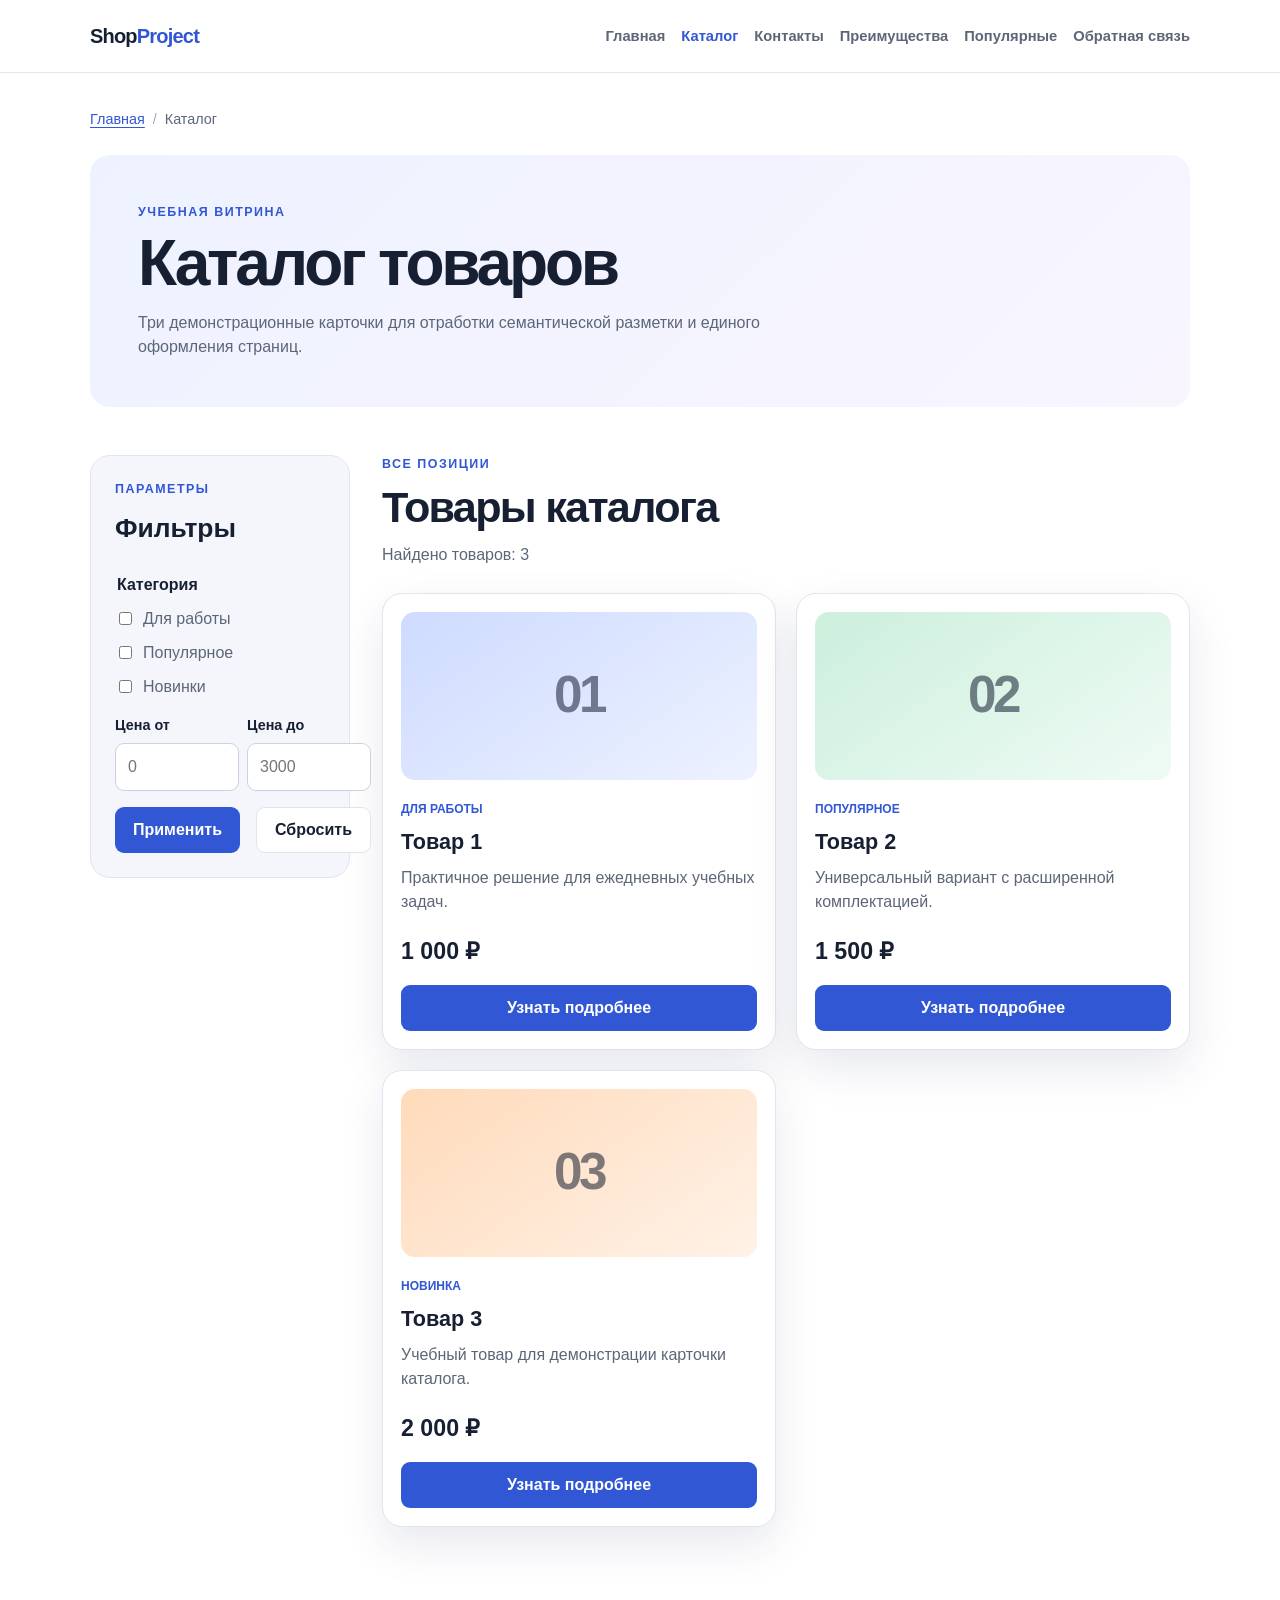
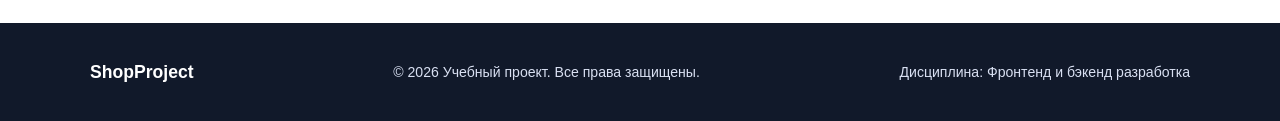
==== catalog.html @ a03c07aa "feat: add flex navigation and grid catalog layout" ====
<!DOCTYPE html>
<html lang="ru">
<head>
  <meta charset="UTF-8">
  <meta name="viewport" content="width=device-width, initial-scale=1.0">
  <meta name="description" content="Каталог учебных товаров ShopProject с краткими описаниями и ценами.">
  <meta property="og:title" content="Каталог — ShopProject">
  <meta property="og:description" content="Подборка товаров учебного интернет-магазина ShopProject.">
  <meta property="og:type" content="website">
  <meta property="og:url" content="https://kefteme105.github.io/kr1-html-css-shop/catalog.html">
  <title>Каталог товаров — ShopProject</title>
  <link rel="stylesheet" href="css/style.css">
</head>
<body>
  <header class="page-header">
    <div class="site-header">
      <a class="site-logo" href="index.html" aria-label="ShopProject — главная страница">
        Shop<span>Project</span>
      </a>
      <nav class="site-nav" aria-label="Основная навигация">
        <ul class="site-nav__list">
          <li><a href="index.html">Главная</a></li>
          <li><a href="catalog.html" aria-current="page">Каталог</a></li>
          <li><a href="contacts.html">Контакты</a></li>
          <li><a href="index.html#advantages">Преимущества</a></li>
          <li><a href="index.html#popular">Популярные</a></li>
          <li><a href="index.html#contacts">Обратная связь</a></li>
        </ul>
      </nav>
    </div>
  </header>

  <main>
    <nav class="breadcrumbs" aria-label="Хлебные крошки">
      <ol>
        <li><a href="index.html">Главная</a></li>
        <li aria-current="page">Каталог</li>
      </ol>
    </nav>

    <section class="inner-hero" aria-labelledby="catalog-title">
      <p class="section__eyebrow">Учебная витрина</p>
      <h1 id="catalog-title">Каталог товаров</h1>
      <p>Три демонстрационные карточки для отработки семантической разметки и единого оформления страниц.</p>
    </section>

    <div class="section catalog-layout">
      <aside class="catalog-filters" aria-labelledby="filters-title">
        <p class="section__eyebrow">Параметры</p>
        <h2 id="filters-title">Фильтры</h2>
        <form class="filter-form" action="catalog.html" method="get">
          <fieldset>
            <legend>Категория</legend>
            <label><input type="checkbox" name="category" value="work"> Для работы</label>
            <label><input type="checkbox" name="category" value="popular"> Популярное</label>
            <label><input type="checkbox" name="category" value="new"> Новинки</label>
          </fieldset>

          <div class="filter-form__prices">
            <div class="form-field">
              <label for="price-from">Цена от</label>
              <input id="price-from" name="price-from" type="number" min="0" step="100" placeholder="0">
            </div>
            <div class="form-field">
              <label for="price-to">Цена до</label>
              <input id="price-to" name="price-to" type="number" min="0" step="100" placeholder="3000">
            </div>
          </div>

          <button class="button" type="submit">Применить</button>
          <a class="button button--secondary" href="catalog.html">Сбросить</a>
        </form>
      </aside>

      <section class="catalog-products" aria-labelledby="products-title">
        <div class="section__heading">
          <p class="section__eyebrow">Все позиции</p>
          <h2 id="products-title">Товары каталога</h2>
          <p>Найдено товаров: 3</p>
        </div>
        <div class="products-grid">
        <article class="product-card">
          <div class="product-card__visual product-card__visual--blue" aria-hidden="true">01</div>
          <p class="product-card__tag">Для работы</p>
          <h2>Товар 1</h2>
          <p>Практичное решение для ежедневных учебных задач.</p>
          <p class="product-card__price">1 000 ₽</p>
          <a class="button product-card__button" href="contacts.html">Узнать подробнее</a>
        </article>

        <article class="product-card">
          <div class="product-card__visual product-card__visual--green" aria-hidden="true">02</div>
          <p class="product-card__tag">Популярное</p>
          <h2>Товар 2</h2>
          <p>Универсальный вариант с расширенной комплектацией.</p>
          <p class="product-card__price">1 500 ₽</p>
          <a class="button product-card__button" href="contacts.html">Узнать подробнее</a>
        </article>

        <article class="product-card">
          <div class="product-card__visual product-card__visual--orange" aria-hidden="true">03</div>
          <p class="product-card__tag">Новинка</p>
          <h2>Товар 3</h2>
          <p>Учебный товар для демонстрации карточки каталога.</p>
          <p class="product-card__price">2 000 ₽</p>
          <a class="button product-card__button" href="contacts.html">Узнать подробнее</a>
        </article>
        </div>
      </section>
    </div>
  </main>

  <footer>
    <div class="footer-content">
      <p><strong>ShopProject</strong></p>
      <p>&copy; 2026 Учебный проект. Все права защищены.</p>
      <p>Дисциплина: Фронтенд и бэкенд разработка</p>
    </div>
  </footer>
</body>
</html>
---- css/style.css ----
:root {
  /* Цветовая палитра */
  --color-ink: #172033;
  --color-muted: #5d6678;
  --color-primary: #3157d5;
  --color-primary-dark: #2343ad;
  --color-surface: #ffffff;
  --color-soft: #f4f6fb;
  --color-border: #dfe4ee;
  --color-error: #b4233d;
  --color-error-soft: #fff8f9;
  --color-success: #168a2f;
  --color-success-soft: #eefaf0;

  /* Единая шкала отступов */
  --space-xs: 4px;
  --space-sm: 8px;
  --space-md: 16px;
  --space-lg: 24px;
  --space-xl: 32px;
  --space-2xl: 48px;
  --space-3xl: 72px;

  /* Скругления, тени и фокус */
  --radius-sm: 9px;
  --radius-md: 14px;
  --radius-lg: 20px;
  --radius-xl: 28px;
  --shadow-card: 0 18px 45px rgba(31, 44, 84, 0.1);
  --shadow-dialog: 0 28px 80px rgba(8, 15, 31, 0.32);
  --focus-ring: 3px solid rgba(49, 87, 213, 0.35);
  --container-width: 1100px;
}

/* Базовые стили */
* {
  box-sizing: border-box;
}

html {
  scroll-behavior: smooth;
}

body {
  margin: 0;
  font-family: Arial, sans-serif;
  line-height: 1.5;
  color: var(--color-ink);
  background-color: var(--color-surface);
}

button,
input,
select,
textarea {
  font: inherit;
}

button,
a {
  -webkit-tap-highlight-color: transparent;
}

.page-header,
main,
footer {
  padding-right: var(--space-lg);
  padding-left: var(--space-lg);
}

/* Шапка и навигация */
.page-header {
  position: sticky;
  top: 0;
  z-index: 10;
  border-bottom: 1px solid rgba(223, 228, 238, 0.85);
  background-color: rgba(255, 255, 255, 0.94);
  backdrop-filter: blur(12px);
}

.site-header {
  display: flex;
  max-width: var(--container-width);
  min-height: 72px;
  margin: 0 auto;
  align-items: center;
  justify-content: space-between;
  gap: 28px;
}

.site-logo {
  color: var(--color-ink);
  font-size: 1.25rem;
  font-weight: 800;
  letter-spacing: -0.04em;
  text-decoration: none;
}

.site-logo span {
  color: var(--color-primary);
}

.site-nav__list {
  display: flex;
  margin: 0;
  padding: 0;
  flex-wrap: wrap;
  align-items: center;
  justify-content: flex-end;
  gap: var(--space-md);
  list-style: none;
}

.site-nav__list a {
  color: var(--color-muted);
  font-size: 0.92rem;
  font-weight: 700;
  text-decoration: none;
  transition: color 160ms ease;
}

.site-nav__list a:hover,
.site-nav__list a:focus-visible,
.site-nav__list a[aria-current="page"] {
  color: var(--color-primary);
}

.site-nav__list a:focus-visible,
.site-logo:focus-visible {
  border-radius: var(--radius-sm);
  outline: var(--focus-ring);
  outline-offset: var(--space-xs);
}

main {
  padding-top: 36px;
  padding-bottom: 24px;
}

.hero,
.section,
.aside-info,
.footer-content,
.success-message,
.breadcrumbs,
.inner-hero {
  max-width: var(--container-width);
  margin-right: auto;
  margin-left: auto;
}

.hero {
  position: relative;
  min-height: 420px;
  margin-bottom: var(--space-3xl);
  padding: var(--space-3xl) 56px;
  overflow: hidden;
  border-radius: var(--radius-xl);
  background: linear-gradient(135deg, #e7edff 0%, #f2efff 55%, #fff4e9 100%);
}

.hero::after {
  position: absolute;
  width: 340px;
  height: 340px;
  right: -70px;
  bottom: -95px;
  border: 54px solid rgba(49, 87, 213, 0.12);
  border-radius: 50%;
  content: "";
}

.hero__eyebrow,
.section__eyebrow {
  margin: 0 0 10px;
  color: var(--color-primary);
  font-size: 0.78rem;
  font-weight: 800;
  letter-spacing: 0.12em;
  text-transform: uppercase;
}

.hero h1 {
  max-width: 720px;
  margin: 0;
  font-size: clamp(2.5rem, 7vw, 5.25rem);
  line-height: 0.98;
  letter-spacing: -0.06em;
}

.hero__text {
  max-width: 610px;
  margin: 26px 0 32px;
  color: #48526a;
  font-size: 1.1rem;
}

.button {
  display: inline-flex;
  min-height: 46px;
  padding: 11px 18px;
  border: 0;
  border-radius: var(--radius-sm);
  align-items: center;
  justify-content: center;
  color: #ffffff;
  background-color: var(--color-primary);
  font-weight: 700;
  line-height: 1;
  text-decoration: none;
  cursor: pointer;
  transition: transform 160ms ease, background-color 160ms ease, box-shadow 160ms ease;
}

.button:hover {
  background-color: var(--color-primary-dark);
  box-shadow: 0 8px 20px rgba(49, 87, 213, 0.24);
  transform: translateY(-1px);
}

.button:focus-visible,
.icon-button:focus-visible,
.form-field input:focus-visible,
.form-field select:focus-visible,
.form-field textarea:focus-visible {
  outline: var(--focus-ring);
  outline-offset: var(--space-xs);
}

.button:disabled,
.icon-button:disabled {
  opacity: 0.55;
  cursor: not-allowed;
  transform: none;
}

.button--secondary {
  border: 1px solid var(--color-border);
  color: var(--color-ink);
  background: var(--color-surface);
}

.button--secondary:hover {
  color: var(--color-primary);
  background: var(--color-soft);
  box-shadow: none;
}

.section {
  margin-bottom: var(--space-3xl);
}

.section__heading {
  margin-bottom: 26px;
}

.section__heading h2,
.aside-info h2 {
  margin: 0;
  font-size: clamp(1.8rem, 4vw, 2.7rem);
  line-height: 1.08;
  letter-spacing: -0.04em;
}

.section__heading > p:last-child {
  margin: 12px 0 0;
  color: var(--color-muted);
}

.advantages-list {
  display: grid;
  margin: 0;
  padding: 0;
  grid-template-columns: repeat(4, minmax(0, 1fr));
  gap: 16px;
  list-style: none;
}

.advantages-list li {
  padding: var(--space-lg);
  border: 1px solid var(--color-border);
  border-radius: var(--radius-md);
  background: var(--color-surface);
  transition: border-color 160ms ease, box-shadow 160ms ease, transform 160ms ease;
}

.advantages-list li:hover {
  border-color: rgba(49, 87, 213, 0.35);
  box-shadow: var(--shadow-card);
  transform: translateY(-2px);
}

.advantages-list strong,
.advantages-list span {
  display: block;
}

.advantages-list strong {
  margin-bottom: 8px;
}

.advantages-list span {
  color: var(--color-muted);
  font-size: 0.92rem;
}

.products-grid {
  display: grid;
  grid-template-columns: repeat(3, minmax(0, 1fr));
  gap: 20px;
}

.product-card {
  display: flex;
  min-width: 0;
  padding: 18px;
  border: 1px solid var(--color-border);
  border-radius: var(--radius-lg);
  flex-direction: column;
  background-color: var(--color-surface);
  box-shadow: var(--shadow-card);
  transition: border-color 160ms ease, box-shadow 160ms ease, transform 160ms ease;
}

.product-card:hover {
  border-color: rgba(49, 87, 213, 0.35);
  box-shadow: 0 22px 54px rgba(31, 44, 84, 0.16);
  transform: translateY(-3px);
}

.product-card__visual {
  display: grid;
  min-height: 168px;
  margin-bottom: 20px;
  border-radius: var(--radius-md);
  place-items: center;
  color: rgba(23, 32, 51, 0.56);
  font-size: 3.2rem;
  font-weight: 900;
  letter-spacing: -0.07em;
}

.product-card__visual--blue {
  background: linear-gradient(145deg, #cedbff, #edf2ff);
}

.product-card__visual--green {
  background: linear-gradient(145deg, #ccefdc, #effbf5);
}

.product-card__visual--orange {
  background: linear-gradient(145deg, #ffdaba, #fff2e7);
}

.product-card__tag {
  margin: 0 0 8px;
  color: var(--color-primary);
  font-size: 0.75rem;
  font-weight: 800;
  text-transform: uppercase;
}

.product-card h2,
.product-card h3 {
  margin: 0 0 8px;
  font-size: 1.35rem;
}

.product-card > p:not(.product-card__tag):not(.product-card__price) {
  margin: 0;
  color: var(--color-muted);
}

.product-card__price {
  margin: 20px 0 16px;
  font-size: 1.45rem;
  font-weight: 800;
}

.product-card__button {
  width: 100%;
  margin-top: auto;
}

.aside-info {
  display: grid;
  margin-bottom: 48px;
  padding: var(--space-xl);
  border-left: 5px solid var(--color-primary);
  border-radius: 0 18px 18px 0;
  grid-template-columns: 0.8fr 1.2fr;
  gap: 42px;
  background-color: var(--color-soft);
}

.aside-info p:last-child {
  margin: 0;
  align-self: center;
  color: var(--color-muted);
}

footer {
  padding-top: 36px;
  padding-bottom: 36px;
  color: #d9e0f2;
  background-color: #11192a;
}

.footer-content {
  display: flex;
  align-items: center;
  justify-content: space-between;
  gap: 24px;
}

.footer-content p {
  margin: 0;
  font-size: 0.88rem;
}

.footer-content strong {
  color: #ffffff;
  font-size: 1.1rem;
}

.order-dialog {
  width: min(calc(100% - 32px), 680px);
  max-height: min(90vh, 820px);
  padding: var(--space-xl);
  overflow-y: auto;
  border: none;
  border-radius: var(--radius-lg);
  color: var(--color-ink);
  box-shadow: var(--shadow-dialog);
}

.order-dialog::backdrop {
  background-color: rgba(8, 15, 31, 0.62);
  backdrop-filter: blur(4px);
}

.order-dialog__header {
  display: flex;
  margin-bottom: 24px;
  align-items: flex-start;
  justify-content: space-between;
  gap: 20px;
}

.order-dialog h2 {
  margin: 0;
  font-size: 2rem;
  letter-spacing: -0.04em;
}

.icon-button {
  display: grid;
  width: 40px;
  height: 40px;
  padding: 0;
  border: 1px solid var(--color-border);
  border-radius: 50%;
  place-items: center;
  color: var(--color-ink);
  background-color: var(--color-surface);
  font-size: 1.55rem;
  cursor: pointer;
}

.form-grid {
  display: grid;
  grid-template-columns: repeat(2, minmax(0, 1fr));
  gap: 16px;
}

.form-field {
  margin-bottom: 16px;
}

.form-field label {
  display: block;
  margin-bottom: 7px;
  font-size: 0.9rem;
  font-weight: 700;
}

.form-field input,
.form-field select,
.form-field textarea {
  width: 100%;
  padding: 11px 12px;
  border: 1px solid #cbd2df;
  border-radius: var(--radius-sm);
  color: var(--color-ink);
  background-color: #ffffff;
  transition: border-color 160ms ease, box-shadow 160ms ease, background-color 160ms ease;
}

.form-field input:hover,
.form-field select:hover,
.form-field textarea:hover {
  border-color: var(--color-primary);
}

.form-field textarea {
  min-height: 108px;
  resize: vertical;
}

.form-field input[type="checkbox"] {
  width: auto;
}

.form-field small {
  display: block;
  margin-top: 5px;
  color: var(--color-muted);
  font-size: 0.78rem;
}

.form-field--checkbox label {
  display: flex;
  align-items: flex-start;
  gap: 9px;
  font-weight: 400;
}

.form-field--checkbox input {
  margin-top: 4px;
}

[aria-invalid="true"] {
  border-color: var(--color-error) !important;
  background-color: var(--color-error-soft) !important;
}

.form-actions {
  display: flex;
  margin-top: 22px;
  justify-content: flex-end;
  gap: 12px;
}

.success-message {
  position: fixed;
  right: 24px;
  bottom: 24px;
  z-index: 20;
  max-width: 360px;
  margin: 0;
  padding: 16px 20px;
  border-left: 4px solid var(--color-success);
  border-radius: 10px;
  background-color: var(--color-success-soft);
  box-shadow: var(--shadow-card);
  font-weight: 700;
}

.success-message[hidden] {
  display: none;
}

/* Внутренние страницы и навигационные состояния */
.breadcrumbs {
  margin-bottom: var(--space-lg);
}

.breadcrumbs ol {
  display: flex;
  margin: 0;
  padding: 0;
  flex-wrap: wrap;
  align-items: center;
  gap: var(--space-sm);
  color: var(--color-muted);
  font-size: 0.9rem;
  list-style: none;
}

.breadcrumbs li + li::before {
  margin-right: var(--space-sm);
  color: #a1a9b8;
  content: "/";
}

.breadcrumbs a,
.contact-list a {
  color: var(--color-primary);
  text-underline-offset: 3px;
}

.breadcrumbs a:hover,
.contact-list a:hover {
  color: var(--color-primary-dark);
}

.inner-hero {
  margin-bottom: var(--space-2xl);
  padding: var(--space-2xl);
  border-radius: var(--radius-lg);
  background: linear-gradient(135deg, #eef2ff 0%, #f8f5ff 100%);
}

.inner-hero h1 {
  margin: 0;
  font-size: clamp(2.2rem, 6vw, 4rem);
  line-height: 1;
  letter-spacing: -0.05em;
}

.inner-hero p:last-child {
  max-width: 680px;
  margin: var(--space-md) 0 0;
  color: var(--color-muted);
}

.contact-layout {
  display: grid;
  grid-template-columns: minmax(0, 1.35fr) minmax(260px, 0.65fr);
  gap: var(--space-lg);
}

.contact-card,
.contact-note {
  padding: var(--space-xl);
  border: 1px solid var(--color-border);
  border-radius: var(--radius-lg);
}

.contact-card h2,
.contact-note h2 {
  margin: 0 0 var(--space-lg);
  font-size: clamp(1.5rem, 4vw, 2.2rem);
  line-height: 1.1;
}

.contact-note {
  background-color: var(--color-soft);
}

.contact-note > p:not(.section__eyebrow) {
  margin-bottom: var(--space-lg);
  color: var(--color-muted);
}

.contact-list {
  margin: 0;
}

.contact-list div {
  display: grid;
  padding: var(--space-md) 0;
  border-top: 1px solid var(--color-border);
  grid-template-columns: 160px 1fr;
  gap: var(--space-md);
}

.contact-list dt {
  color: var(--color-muted);
}

.contact-list dd {
  margin: 0;
  font-weight: 700;
}

/* Каталог: Grid для макета, Flexbox для карточек и навигации */
.catalog-layout {
  display: grid;
  grid-template-columns: 260px minmax(0, 1fr);
  grid-template-areas: "filters products";
  align-items: start;
  gap: var(--space-xl);
}

.catalog-filters {
  position: sticky;
  top: 104px;
  padding: var(--space-lg);
  border: 1px solid var(--color-border);
  border-radius: var(--radius-lg);
  grid-area: filters;
  background-color: var(--color-soft);
}

.catalog-filters h2 {
  margin: 0 0 var(--space-lg);
  font-size: 1.65rem;
}

.catalog-products {
  min-width: 0;
  grid-area: products;
}

.catalog-products .products-grid {
  grid-template-columns: repeat(2, minmax(0, 1fr));
}

.filter-form {
  display: grid;
  grid-template-columns: 1fr 1fr;
  gap: var(--space-md);
}

.filter-form fieldset,
.filter-form__prices {
  grid-column: 1 / -1;
}

.filter-form fieldset {
  display: grid;
  margin: 0;
  padding: 0;
  border: 0;
  gap: 10px;
}

.filter-form legend {
  margin-bottom: 10px;
  font-weight: 700;
}

.filter-form fieldset label {
  display: flex;
  align-items: center;
  gap: var(--space-sm);
  color: var(--color-muted);
}

.filter-form__prices {
  display: grid;
  grid-template-columns: 1fr 1fr;
  gap: var(--space-sm);
}

.filter-form__prices .form-field {
  margin-bottom: 0;
}

:target {
  scroll-margin-top: 96px;
}

.section:target,
footer:target {
  animation: target-highlight 1.2s ease-out;
}

@keyframes target-highlight {
  from {
    outline: 4px solid rgba(49, 87, 213, 0.24);
    outline-offset: var(--space-sm);
  }

  to {
    outline-color: transparent;
  }
}

@media (max-width: 860px) {
  .site-header,
  .footer-content {
    align-items: flex-start;
    flex-direction: column;
  }

  .site-header {
    padding: 18px 0;
  }

  .site-nav__list {
    flex-wrap: wrap;
    gap: 12px 20px;
  }

  .advantages-list,
  .products-grid {
    grid-template-columns: repeat(2, minmax(0, 1fr));
  }

  .aside-info {
    grid-template-columns: 1fr;
    gap: 20px;
  }

  .contact-layout {
    grid-template-columns: 1fr;
  }

  .catalog-layout {
    grid-template-columns: 1fr;
    grid-template-areas:
      "filters"
      "products";
  }

  .catalog-filters {
    position: static;
  }
}

@media (max-width: 600px) {
  .page-header {
    position: static;
  }

  main {
    padding-top: 20px;
  }

  .hero {
    min-height: 0;
    margin-bottom: 52px;
    padding: 48px 24px;
    border-radius: 20px;
  }

  .hero::after {
    display: none;
  }

  .section {
    margin-bottom: 52px;
  }

  .advantages-list,
  .products-grid,
  .catalog-products .products-grid,
  .form-grid {
    grid-template-columns: 1fr;
  }

  .order-dialog {
    padding: 22px 18px;
  }

  .inner-hero,
  .contact-card,
  .contact-note {
    padding: var(--space-lg);
  }

  .contact-list div {
    grid-template-columns: 1fr;
    gap: var(--space-xs);
  }

  .form-actions {
    align-items: stretch;
    flex-direction: column-reverse;
  }

  .success-message {
    right: 16px;
    bottom: 16px;
    left: 16px;
  }
}

@media (prefers-reduced-motion: reduce) {
  html {
    scroll-behavior: auto;
  }

  .button {
    transition: none;
  }
}
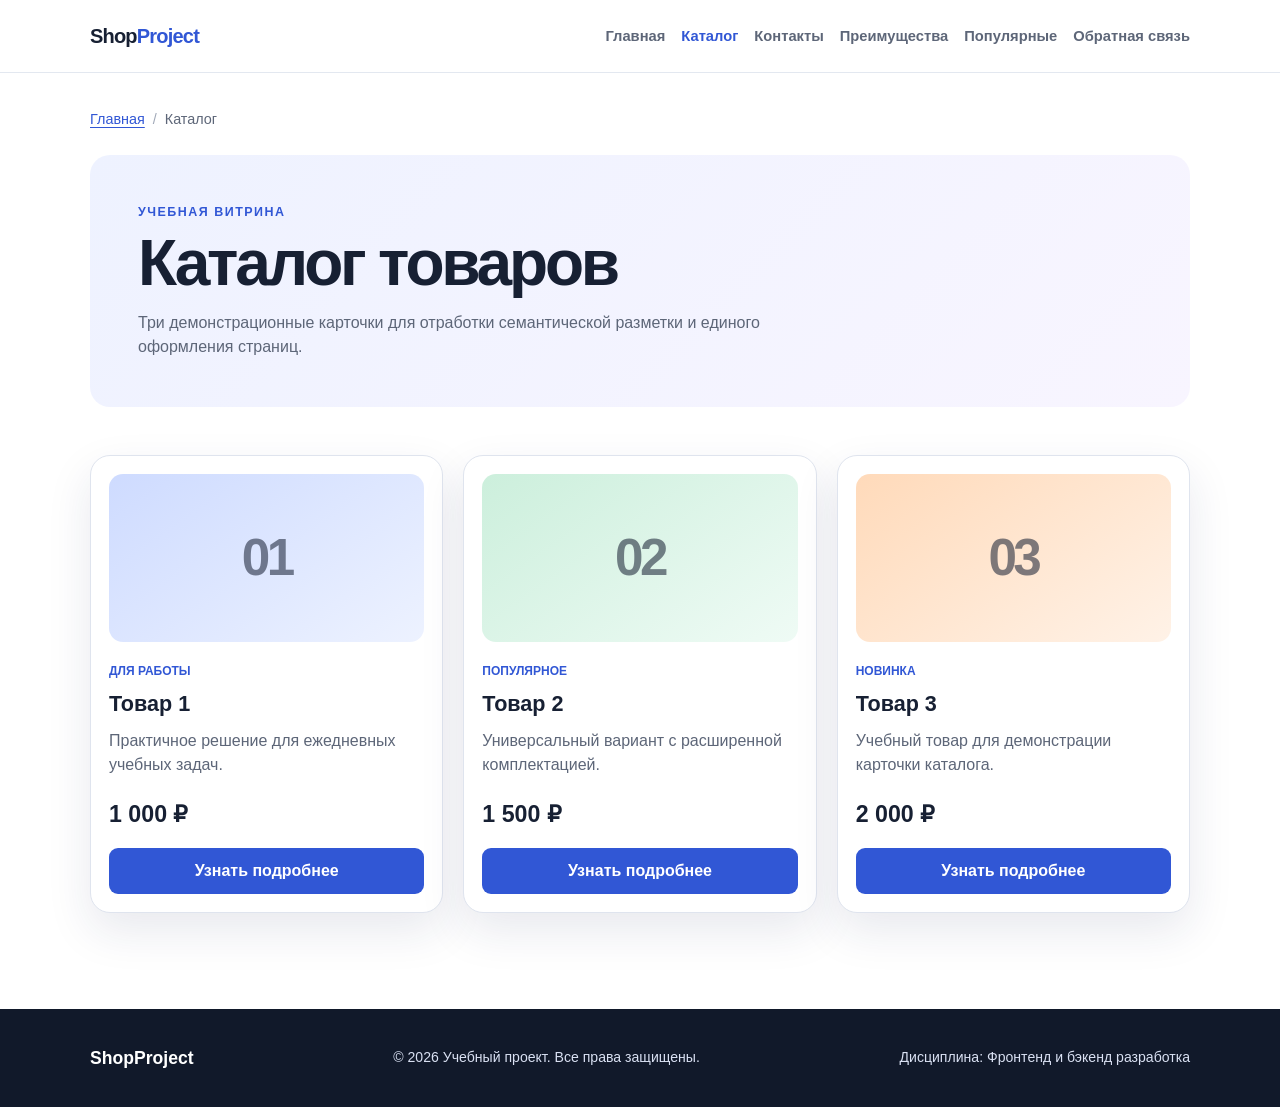
==== commit c5df0de6: "Merge pull request #5 from kefteme105/feature/multi-page-navigation Add multi-page structure navigat" ====
--- a/catalog.html
+++ b/catalog.html
@@ -44,41 +44,8 @@
       <p>Три демонстрационные карточки для отработки семантической разметки и единого оформления страниц.</p>
     </section>
 
-    <div class="section catalog-layout">
-      <aside class="catalog-filters" aria-labelledby="filters-title">
-        <p class="section__eyebrow">Параметры</p>
-        <h2 id="filters-title">Фильтры</h2>
-        <form class="filter-form" action="catalog.html" method="get">
-          <fieldset>
-            <legend>Категория</legend>
-            <label><input type="checkbox" name="category" value="work"> Для работы</label>
-            <label><input type="checkbox" name="category" value="popular"> Популярное</label>
-            <label><input type="checkbox" name="category" value="new"> Новинки</label>
-          </fieldset>
-
-          <div class="filter-form__prices">
-            <div class="form-field">
-              <label for="price-from">Цена от</label>
-              <input id="price-from" name="price-from" type="number" min="0" step="100" placeholder="0">
-            </div>
-            <div class="form-field">
-              <label for="price-to">Цена до</label>
-              <input id="price-to" name="price-to" type="number" min="0" step="100" placeholder="3000">
-            </div>
-          </div>
-
-          <button class="button" type="submit">Применить</button>
-          <a class="button button--secondary" href="catalog.html">Сбросить</a>
-        </form>
-      </aside>
-
-      <section class="catalog-products" aria-labelledby="products-title">
-        <div class="section__heading">
-          <p class="section__eyebrow">Все позиции</p>
-          <h2 id="products-title">Товары каталога</h2>
-          <p>Найдено товаров: 3</p>
-        </div>
-        <div class="products-grid">
+    <section class="section" aria-label="Товары каталога">
+      <div class="product-list">
         <article class="product-card">
           <div class="product-card__visual product-card__visual--blue" aria-hidden="true">01</div>
           <p class="product-card__tag">Для работы</p>
@@ -105,9 +72,8 @@
           <p class="product-card__price">2 000 ₽</p>
           <a class="button product-card__button" href="contacts.html">Узнать подробнее</a>
         </article>
-        </div>
-      </section>
-    </div>
+      </div>
+    </section>
   </main>
 
   <footer>
--- a/css/style.css
+++ b/css/style.css
@@ -104,9 +104,7 @@
   display: flex;
   margin: 0;
   padding: 0;
-  flex-wrap: wrap;
   align-items: center;
-  justify-content: flex-end;
   gap: var(--space-md);
   list-style: none;
 }
@@ -304,7 +302,7 @@
   font-size: 0.92rem;
 }
 
-.products-grid {
+.product-list {
   display: grid;
   grid-template-columns: repeat(3, minmax(0, 1fr));
   gap: 20px;
@@ -664,80 +662,6 @@
   font-weight: 700;
 }
 
-/* Каталог: Grid для макета, Flexbox для карточек и навигации */
-.catalog-layout {
-  display: grid;
-  grid-template-columns: 260px minmax(0, 1fr);
-  grid-template-areas: "filters products";
-  align-items: start;
-  gap: var(--space-xl);
-}
-
-.catalog-filters {
-  position: sticky;
-  top: 104px;
-  padding: var(--space-lg);
-  border: 1px solid var(--color-border);
-  border-radius: var(--radius-lg);
-  grid-area: filters;
-  background-color: var(--color-soft);
-}
-
-.catalog-filters h2 {
-  margin: 0 0 var(--space-lg);
-  font-size: 1.65rem;
-}
-
-.catalog-products {
-  min-width: 0;
-  grid-area: products;
-}
-
-.catalog-products .products-grid {
-  grid-template-columns: repeat(2, minmax(0, 1fr));
-}
-
-.filter-form {
-  display: grid;
-  grid-template-columns: 1fr 1fr;
-  gap: var(--space-md);
-}
-
-.filter-form fieldset,
-.filter-form__prices {
-  grid-column: 1 / -1;
-}
-
-.filter-form fieldset {
-  display: grid;
-  margin: 0;
-  padding: 0;
-  border: 0;
-  gap: 10px;
-}
-
-.filter-form legend {
-  margin-bottom: 10px;
-  font-weight: 700;
-}
-
-.filter-form fieldset label {
-  display: flex;
-  align-items: center;
-  gap: var(--space-sm);
-  color: var(--color-muted);
-}
-
-.filter-form__prices {
-  display: grid;
-  grid-template-columns: 1fr 1fr;
-  gap: var(--space-sm);
-}
-
-.filter-form__prices .form-field {
-  margin-bottom: 0;
-}
-
 :target {
   scroll-margin-top: 96px;
 }
@@ -775,7 +699,7 @@
   }
 
   .advantages-list,
-  .products-grid {
+  .product-list {
     grid-template-columns: repeat(2, minmax(0, 1fr));
   }
 
@@ -786,17 +710,6 @@
 
   .contact-layout {
     grid-template-columns: 1fr;
-  }
-
-  .catalog-layout {
-    grid-template-columns: 1fr;
-    grid-template-areas:
-      "filters"
-      "products";
-  }
-
-  .catalog-filters {
-    position: static;
   }
 }
 
@@ -825,8 +738,7 @@
   }
 
   .advantages-list,
-  .products-grid,
-  .catalog-products .products-grid,
+  .product-list,
   .form-grid {
     grid-template-columns: 1fr;
   }
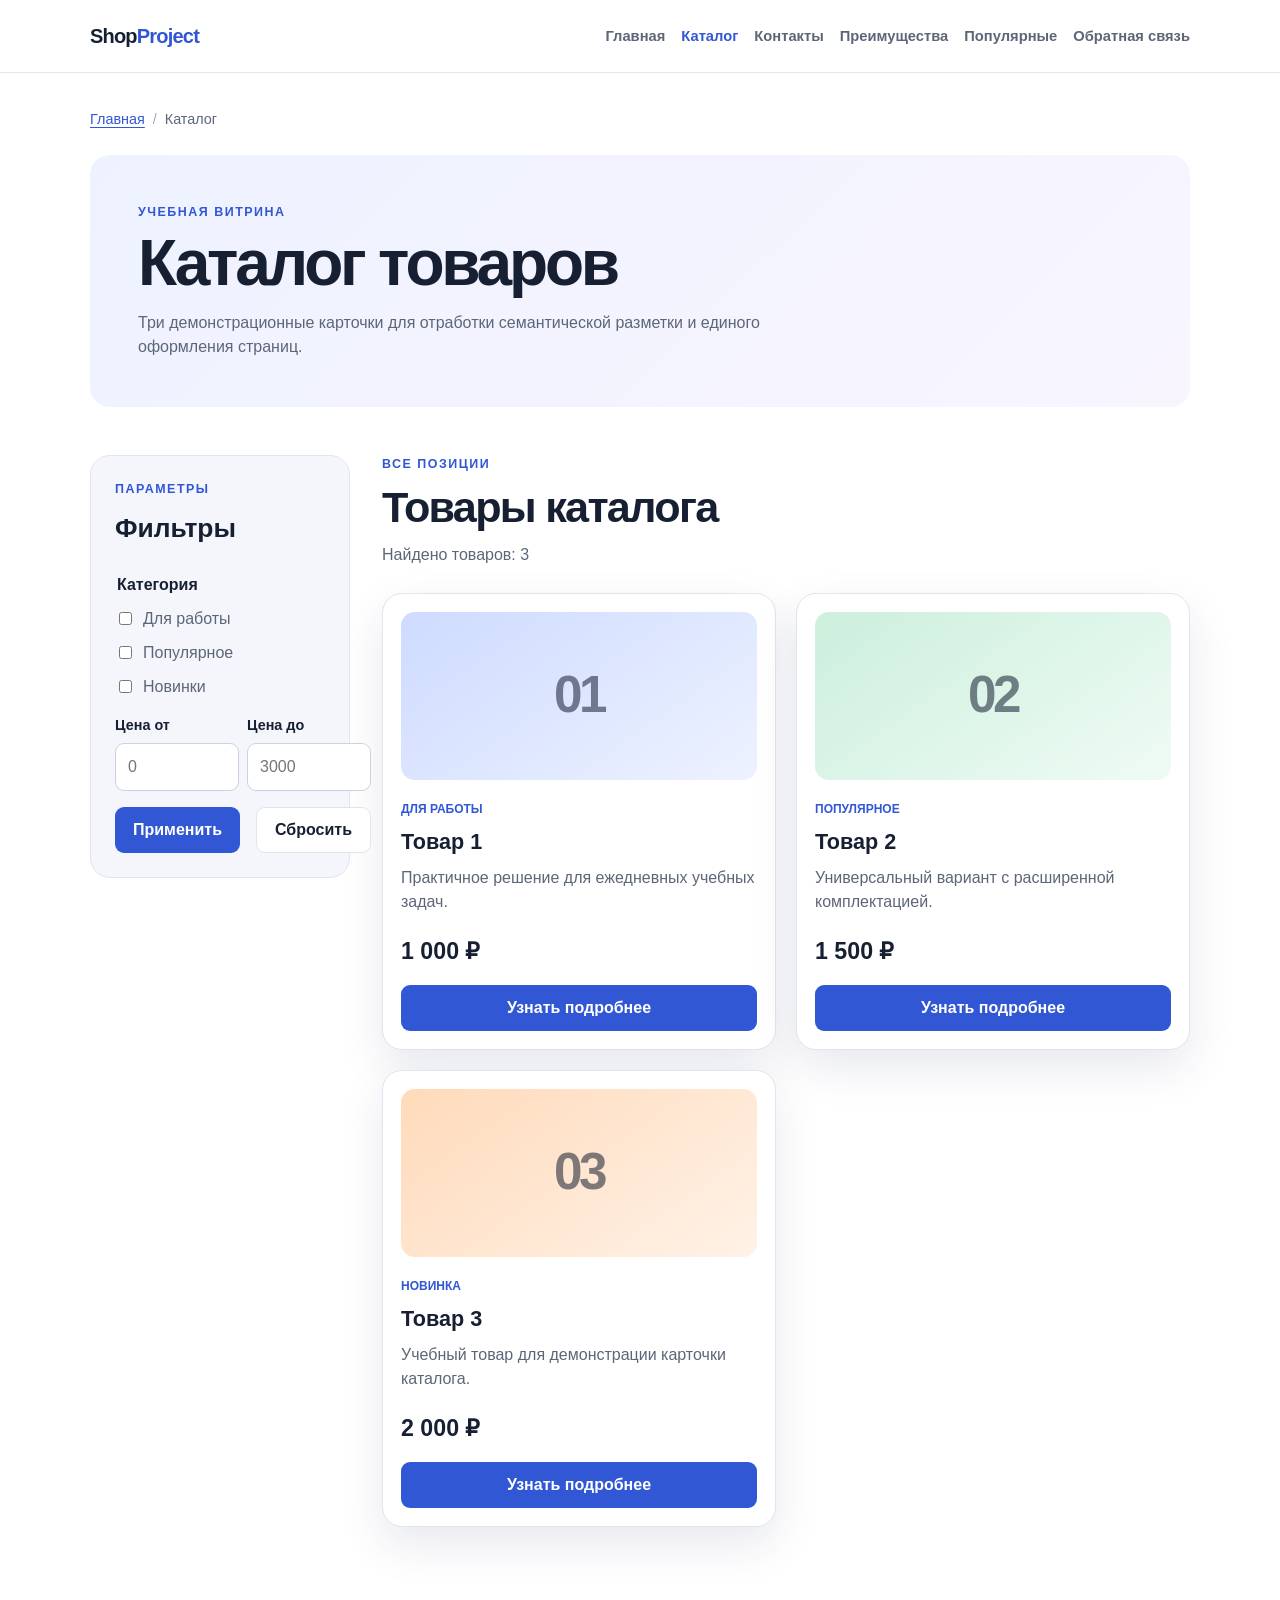
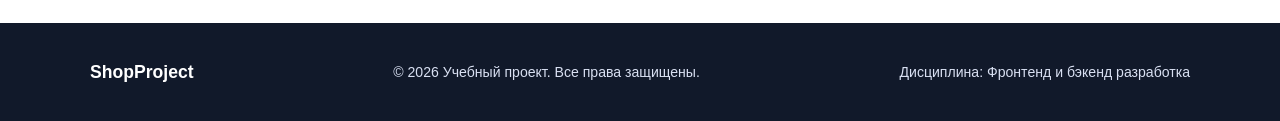
==== commit d48515e6: "Merge pull request #6 from kefteme105/feature/flex-grid-navigation Add flex navigation and grid cata" ====
--- a/catalog.html
+++ b/catalog.html
@@ -44,8 +44,41 @@
       <p>Три демонстрационные карточки для отработки семантической разметки и единого оформления страниц.</p>
     </section>
 
-    <section class="section" aria-label="Товары каталога">
-      <div class="product-list">
+    <div class="section catalog-layout">
+      <aside class="catalog-filters" aria-labelledby="filters-title">
+        <p class="section__eyebrow">Параметры</p>
+        <h2 id="filters-title">Фильтры</h2>
+        <form class="filter-form" action="catalog.html" method="get">
+          <fieldset>
+            <legend>Категория</legend>
+            <label><input type="checkbox" name="category" value="work"> Для работы</label>
+            <label><input type="checkbox" name="category" value="popular"> Популярное</label>
+            <label><input type="checkbox" name="category" value="new"> Новинки</label>
+          </fieldset>
+
+          <div class="filter-form__prices">
+            <div class="form-field">
+              <label for="price-from">Цена от</label>
+              <input id="price-from" name="price-from" type="number" min="0" step="100" placeholder="0">
+            </div>
+            <div class="form-field">
+              <label for="price-to">Цена до</label>
+              <input id="price-to" name="price-to" type="number" min="0" step="100" placeholder="3000">
+            </div>
+          </div>
+
+          <button class="button" type="submit">Применить</button>
+          <a class="button button--secondary" href="catalog.html">Сбросить</a>
+        </form>
+      </aside>
+
+      <section class="catalog-products" aria-labelledby="products-title">
+        <div class="section__heading">
+          <p class="section__eyebrow">Все позиции</p>
+          <h2 id="products-title">Товары каталога</h2>
+          <p>Найдено товаров: 3</p>
+        </div>
+        <div class="products-grid">
         <article class="product-card">
           <div class="product-card__visual product-card__visual--blue" aria-hidden="true">01</div>
           <p class="product-card__tag">Для работы</p>
@@ -72,8 +105,9 @@
           <p class="product-card__price">2 000 ₽</p>
           <a class="button product-card__button" href="contacts.html">Узнать подробнее</a>
         </article>
-      </div>
-    </section>
+        </div>
+      </section>
+    </div>
   </main>
 
   <footer>
--- a/css/style.css
+++ b/css/style.css
@@ -104,7 +104,9 @@
   display: flex;
   margin: 0;
   padding: 0;
+  flex-wrap: wrap;
   align-items: center;
+  justify-content: flex-end;
   gap: var(--space-md);
   list-style: none;
 }
@@ -302,7 +304,7 @@
   font-size: 0.92rem;
 }
 
-.product-list {
+.products-grid {
   display: grid;
   grid-template-columns: repeat(3, minmax(0, 1fr));
   gap: 20px;
@@ -662,6 +664,80 @@
   font-weight: 700;
 }
 
+/* Каталог: Grid для макета, Flexbox для карточек и навигации */
+.catalog-layout {
+  display: grid;
+  grid-template-columns: 260px minmax(0, 1fr);
+  grid-template-areas: "filters products";
+  align-items: start;
+  gap: var(--space-xl);
+}
+
+.catalog-filters {
+  position: sticky;
+  top: 104px;
+  padding: var(--space-lg);
+  border: 1px solid var(--color-border);
+  border-radius: var(--radius-lg);
+  grid-area: filters;
+  background-color: var(--color-soft);
+}
+
+.catalog-filters h2 {
+  margin: 0 0 var(--space-lg);
+  font-size: 1.65rem;
+}
+
+.catalog-products {
+  min-width: 0;
+  grid-area: products;
+}
+
+.catalog-products .products-grid {
+  grid-template-columns: repeat(2, minmax(0, 1fr));
+}
+
+.filter-form {
+  display: grid;
+  grid-template-columns: 1fr 1fr;
+  gap: var(--space-md);
+}
+
+.filter-form fieldset,
+.filter-form__prices {
+  grid-column: 1 / -1;
+}
+
+.filter-form fieldset {
+  display: grid;
+  margin: 0;
+  padding: 0;
+  border: 0;
+  gap: 10px;
+}
+
+.filter-form legend {
+  margin-bottom: 10px;
+  font-weight: 700;
+}
+
+.filter-form fieldset label {
+  display: flex;
+  align-items: center;
+  gap: var(--space-sm);
+  color: var(--color-muted);
+}
+
+.filter-form__prices {
+  display: grid;
+  grid-template-columns: 1fr 1fr;
+  gap: var(--space-sm);
+}
+
+.filter-form__prices .form-field {
+  margin-bottom: 0;
+}
+
 :target {
   scroll-margin-top: 96px;
 }
@@ -699,7 +775,7 @@
   }
 
   .advantages-list,
-  .product-list {
+  .products-grid {
     grid-template-columns: repeat(2, minmax(0, 1fr));
   }
 
@@ -710,6 +786,17 @@
 
   .contact-layout {
     grid-template-columns: 1fr;
+  }
+
+  .catalog-layout {
+    grid-template-columns: 1fr;
+    grid-template-areas:
+      "filters"
+      "products";
+  }
+
+  .catalog-filters {
+    position: static;
   }
 }
 
@@ -738,7 +825,8 @@
   }
 
   .advantages-list,
-  .product-list,
+  .products-grid,
+  .catalog-products .products-grid,
   .form-grid {
     grid-template-columns: 1fr;
   }
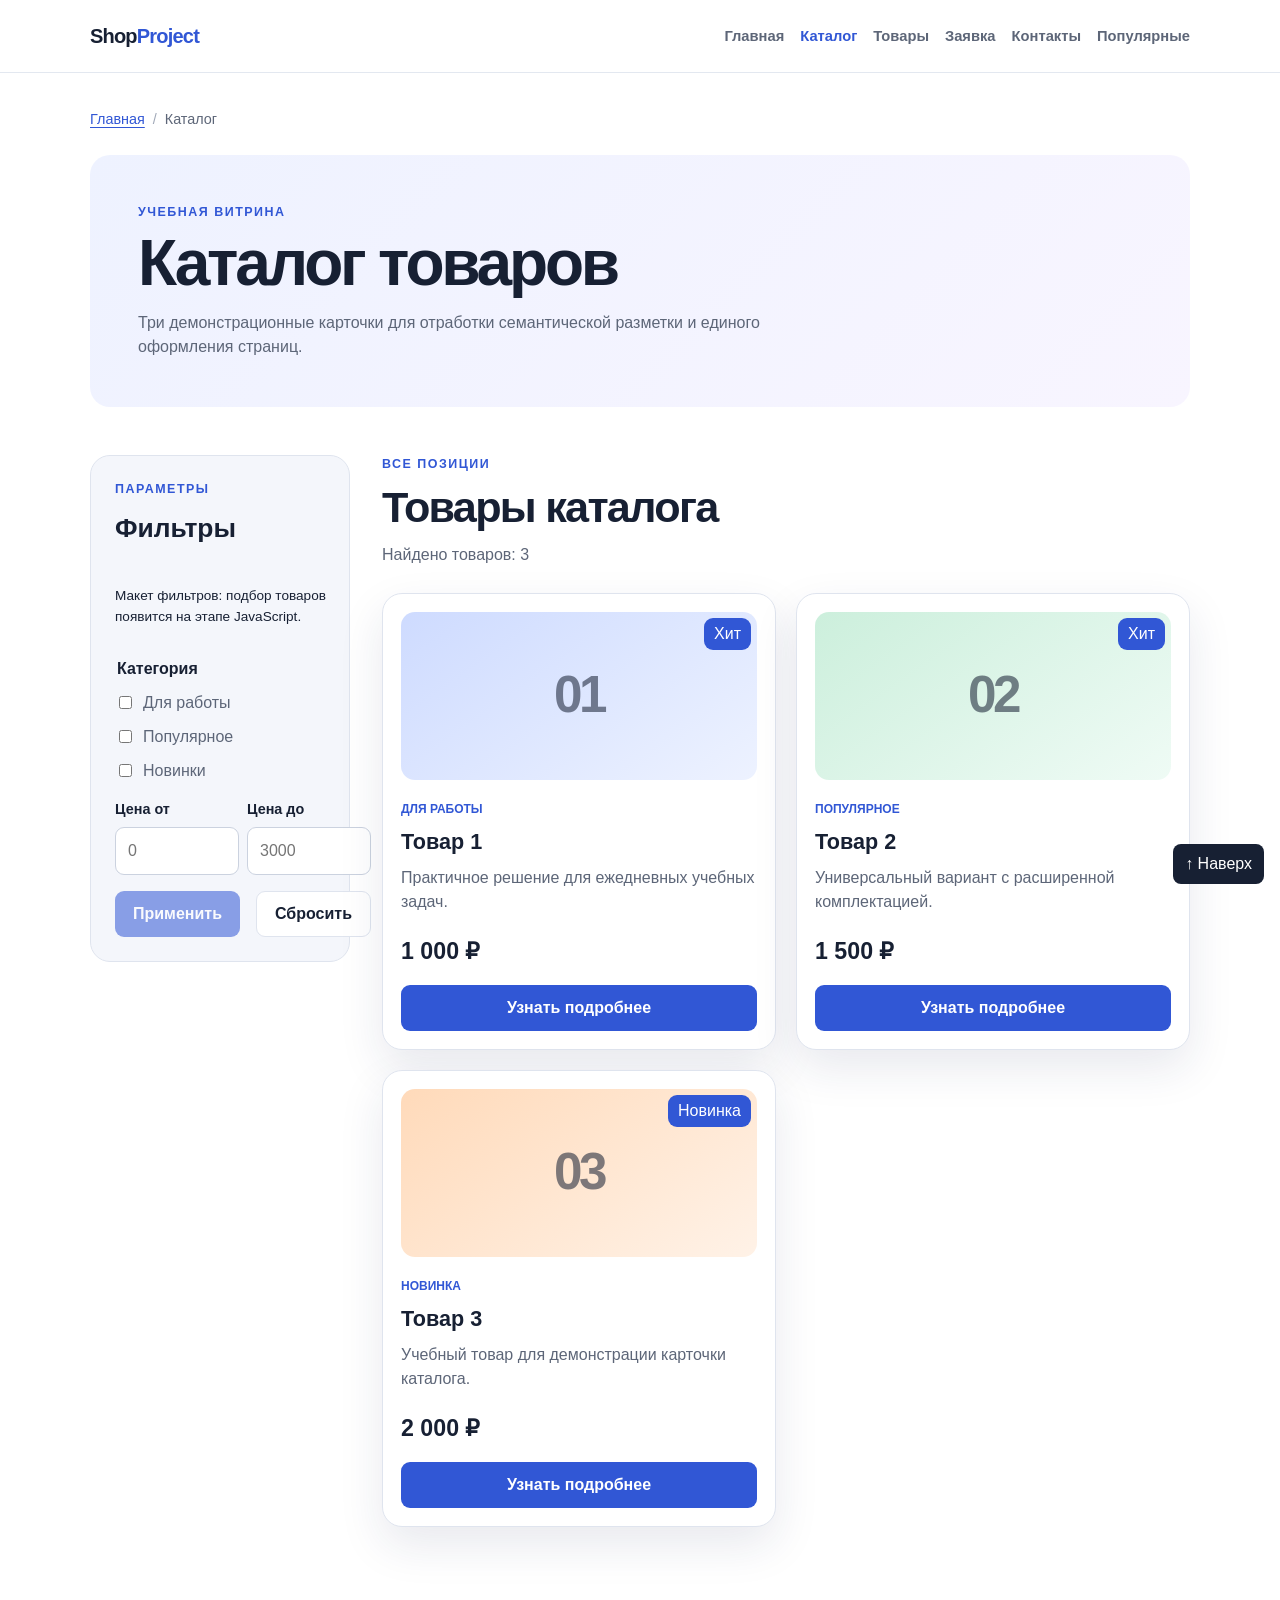
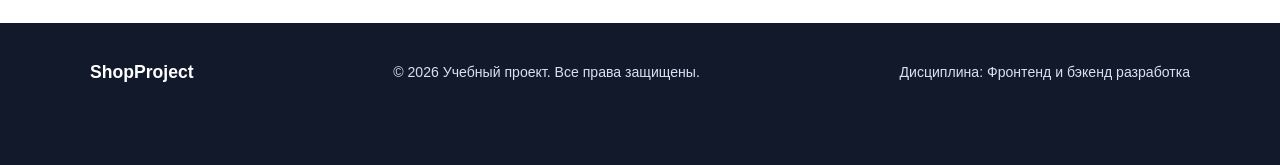
==== commit 630f49d0: "feat: practice 8 complete product and order pages for KR1" ====
--- a/catalog.html
+++ b/catalog.html
@@ -11,63 +11,57 @@
   <title>Каталог товаров — ShopProject</title>
   <link rel="stylesheet" href="css/style.css">
 </head>
-<body>
-  <header class="page-header">
-    <div class="site-header">
-      <a class="site-logo" href="index.html" aria-label="ShopProject — главная страница">
-        Shop<span>Project</span>
+<body id="top">
+  <header class="site-header">
+    <div class="site-header__inner">
+      <a class="site-header__logo" href="index.html" aria-label="ShopProject — главная страница">
+        Shop<span class="site-header__accent">Project</span>
       </a>
       <nav class="site-nav" aria-label="Основная навигация">
         <ul class="site-nav__list">
-          <li><a href="index.html">Главная</a></li>
-          <li><a href="catalog.html" aria-current="page">Каталог</a></li>
-          <li><a href="contacts.html">Контакты</a></li>
-          <li><a href="index.html#advantages">Преимущества</a></li>
-          <li><a href="index.html#popular">Популярные</a></li>
-          <li><a href="index.html#contacts">Обратная связь</a></li>
-        </ul>
+          <li class="site-nav__item"><a class="site-nav__link" href="index.html">Главная</a></li><li class="site-nav__item"><a class="site-nav__link site-nav__link--active" href="catalog.html" aria-current="page">Каталог</a></li><li class="site-nav__item"><a class="site-nav__link" href="product.html">Товары</a></li><li class="site-nav__item"><a class="site-nav__link" href="order.html">Заявка</a></li><li class="site-nav__item"><a class="site-nav__link" href="contacts.html">Контакты</a></li><li class="site-nav__item"><a class="site-nav__link" href="index.html#popular">Популярные</a></li></ul>
       </nav>
     </div>
   </header>
 
   <main>
     <nav class="breadcrumbs" aria-label="Хлебные крошки">
-      <ol>
-        <li><a href="index.html">Главная</a></li>
-        <li aria-current="page">Каталог</li>
+      <ol class="breadcrumbs__list">
+        <li class="breadcrumbs__item"><a href="index.html" class="breadcrumbs__link">Главная</a></li>
+        <li aria-current="page" class="breadcrumbs__item">Каталог</li>
       </ol>
     </nav>
 
     <section class="inner-hero" aria-labelledby="catalog-title">
       <p class="section__eyebrow">Учебная витрина</p>
-      <h1 id="catalog-title">Каталог товаров</h1>
-      <p>Три демонстрационные карточки для отработки семантической разметки и единого оформления страниц.</p>
+      <h1 id="catalog-title" class="inner-hero__title">Каталог товаров</h1>
+      <p class="inner-hero__text">Три демонстрационные карточки для отработки семантической разметки и единого оформления страниц.</p>
     </section>
 
     <div class="section catalog-layout">
       <aside class="catalog-filters" aria-labelledby="filters-title">
         <p class="section__eyebrow">Параметры</p>
-        <h2 id="filters-title">Фильтры</h2>
+        <h2 id="filters-title" class="catalog-filters__title">Фильтры</h2>
         <form class="filter-form" action="catalog.html" method="get">
-          <fieldset>
-            <legend>Категория</legend>
-            <label><input type="checkbox" name="category" value="work"> Для работы</label>
-            <label><input type="checkbox" name="category" value="popular"> Популярное</label>
-            <label><input type="checkbox" name="category" value="new"> Новинки</label>
+          <p class="filter-form__note">Макет фильтров: подбор товаров появится на этапе JavaScript.</p><fieldset class="filter-form__group">
+            <legend class="filter-form__legend">Категория</legend>
+            <label class="filter-form__label"><input type="checkbox" name="category" value="work"> Для работы</label>
+            <label class="filter-form__label"><input type="checkbox" name="category" value="popular"> Популярное</label>
+            <label class="filter-form__label"><input type="checkbox" name="category" value="new"> Новинки</label>
           </fieldset>
 
           <div class="filter-form__prices">
-            <div class="form-field">
-              <label for="price-from">Цена от</label>
-              <input id="price-from" name="price-from" type="number" min="0" step="100" placeholder="0">
+            <div class="order-form__field order-form__field--price">
+              <label for="price-from" class="order-form__label">Цена от</label>
+              <input id="price-from" name="price-from" type="number" min="0" step="100" placeholder="0" class="order-form__input">
             </div>
-            <div class="form-field">
-              <label for="price-to">Цена до</label>
-              <input id="price-to" name="price-to" type="number" min="0" step="100" placeholder="3000">
+            <div class="order-form__field order-form__field--price">
+              <label for="price-to" class="order-form__label">Цена до</label>
+              <input id="price-to" name="price-to" type="number" min="0" step="100" placeholder="3000" class="order-form__input">
             </div>
           </div>
 
-          <button class="button" type="submit">Применить</button>
+          <button class="button" type="submit" disabled>Применить</button>
           <a class="button button--secondary" href="catalog.html">Сбросить</a>
         </form>
       </aside>
@@ -75,47 +69,47 @@
       <section class="catalog-products" aria-labelledby="products-title">
         <div class="section__heading">
           <p class="section__eyebrow">Все позиции</p>
-          <h2 id="products-title">Товары каталога</h2>
-          <p>Найдено товаров: 3</p>
+          <h2 id="products-title" class="section__title">Товары каталога</h2>
+          <p class="section__description">Найдено товаров: 3</p>
         </div>
-        <div class="products-grid">
+        <div class="products-grid products-grid--catalog">
         <article class="product-card">
-          <div class="product-card__visual product-card__visual--blue" aria-hidden="true">01</div>
+          <span class="product-card__badge">Хит</span><div class="product-card__visual product-card__visual--work" aria-hidden="true">01</div>
           <p class="product-card__tag">Для работы</p>
-          <h2>Товар 1</h2>
-          <p>Практичное решение для ежедневных учебных задач.</p>
+          <h2 class="product-card__title"><a href="product.html#product-1" class="product-card__link">Товар 1</a></h2>
+          <p class="product-card__description">Практичное решение для ежедневных учебных задач.</p>
           <p class="product-card__price">1 000 ₽</p>
-          <a class="button product-card__button" href="contacts.html">Узнать подробнее</a>
+          <a class="button product-card__button" href="product.html#product-1">Узнать подробнее</a>
         </article>
 
         <article class="product-card">
-          <div class="product-card__visual product-card__visual--green" aria-hidden="true">02</div>
+          <span class="product-card__badge">Хит</span><div class="product-card__visual product-card__visual--popular" aria-hidden="true">02</div>
           <p class="product-card__tag">Популярное</p>
-          <h2>Товар 2</h2>
-          <p>Универсальный вариант с расширенной комплектацией.</p>
+          <h2 class="product-card__title"><a href="product.html#product-2" class="product-card__link">Товар 2</a></h2>
+          <p class="product-card__description">Универсальный вариант с расширенной комплектацией.</p>
           <p class="product-card__price">1 500 ₽</p>
-          <a class="button product-card__button" href="contacts.html">Узнать подробнее</a>
+          <a class="button product-card__button" href="product.html#product-2">Узнать подробнее</a>
         </article>
 
         <article class="product-card">
-          <div class="product-card__visual product-card__visual--orange" aria-hidden="true">03</div>
+          <span class="product-card__badge">Новинка</span><div class="product-card__visual product-card__visual--new" aria-hidden="true">03</div>
           <p class="product-card__tag">Новинка</p>
-          <h2>Товар 3</h2>
-          <p>Учебный товар для демонстрации карточки каталога.</p>
+          <h2 class="product-card__title"><a href="product.html#product-3" class="product-card__link">Товар 3</a></h2>
+          <p class="product-card__description">Учебный товар для демонстрации карточки каталога.</p>
           <p class="product-card__price">2 000 ₽</p>
-          <a class="button product-card__button" href="contacts.html">Узнать подробнее</a>
+          <a class="button product-card__button" href="product.html#product-3">Узнать подробнее</a>
         </article>
         </div>
       </section>
     </div>
   </main>
 
-  <footer>
-    <div class="footer-content">
-      <p><strong>ShopProject</strong></p>
-      <p>&copy; 2026 Учебный проект. Все права защищены.</p>
-      <p>Дисциплина: Фронтенд и бэкенд разработка</p>
+  <footer class="site-footer">
+    <div class="site-footer__inner">
+      <p class="site-footer__text"><strong class="site-footer__brand">ShopProject</strong></p>
+      <p class="site-footer__text">© 2026 Учебный проект. Все права защищены.</p>
+      <p class="site-footer__text">Дисциплина: Фронтенд и бэкенд разработка</p>
     </div>
   </footer>
-</body>
+<a class="back-to-top" href="#top" aria-label="Вернуться наверх">↑ Наверх</a></body>
 </html>
--- a/css/style.css
+++ b/css/style.css
@@ -61,15 +61,15 @@
   -webkit-tap-highlight-color: transparent;
 }
 
-.page-header,
+.site-header,
 main,
-footer {
+.site-footer {
   padding-right: var(--space-lg);
   padding-left: var(--space-lg);
 }
 
 /* Шапка и навигация */
-.page-header {
+.site-header {
   position: sticky;
   top: 0;
   z-index: 10;
@@ -78,7 +78,7 @@
   backdrop-filter: blur(12px);
 }
 
-.site-header {
+.site-header__inner {
   display: flex;
   max-width: var(--container-width);
   min-height: 72px;
@@ -88,7 +88,7 @@
   gap: 28px;
 }
 
-.site-logo {
+.site-header__logo {
   color: var(--color-ink);
   font-size: 1.25rem;
   font-weight: 800;
@@ -96,7 +96,7 @@
   text-decoration: none;
 }
 
-.site-logo span {
+.site-header__accent {
   color: var(--color-primary);
 }
 
@@ -111,7 +111,7 @@
   list-style: none;
 }
 
-.site-nav__list a {
+.site-nav__link {
   color: var(--color-muted);
   font-size: 0.92rem;
   font-weight: 700;
@@ -119,14 +119,14 @@
   transition: color 160ms ease;
 }
 
-.site-nav__list a:hover,
-.site-nav__list a:focus-visible,
-.site-nav__list a[aria-current="page"] {
+.site-nav__link:hover,
+.site-nav__link:focus-visible,
+.site-nav__link--active {
   color: var(--color-primary);
 }
 
-.site-nav__list a:focus-visible,
-.site-logo:focus-visible {
+.site-nav__link:focus-visible,
+.site-header__logo:focus-visible {
   border-radius: var(--radius-sm);
   outline: var(--focus-ring);
   outline-offset: var(--space-xs);
@@ -140,7 +140,7 @@
 .hero,
 .section,
 .aside-info,
-.footer-content,
+.site-footer__inner,
 .success-message,
 .breadcrumbs,
 .inner-hero {
@@ -180,7 +180,7 @@
   text-transform: uppercase;
 }
 
-.hero h1 {
+.hero__title {
   max-width: 720px;
   margin: 0;
   font-size: clamp(2.5rem, 7vw, 5.25rem);
@@ -220,9 +220,9 @@
 
 .button:focus-visible,
 .icon-button:focus-visible,
-.form-field input:focus-visible,
-.form-field select:focus-visible,
-.form-field textarea:focus-visible {
+.order-form__input:focus-visible,
+.order-form__select:focus-visible,
+.order-form__textarea:focus-visible {
   outline: var(--focus-ring);
   outline-offset: var(--space-xs);
 }
@@ -254,15 +254,15 @@
   margin-bottom: 26px;
 }
 
-.section__heading h2,
-.aside-info h2 {
+.section__title,
+.aside-info__title {
   margin: 0;
   font-size: clamp(1.8rem, 4vw, 2.7rem);
   line-height: 1.08;
   letter-spacing: -0.04em;
 }
 
-.section__heading > p:last-child {
+.section__description {
   margin: 12px 0 0;
   color: var(--color-muted);
 }
@@ -276,7 +276,7 @@
   list-style: none;
 }
 
-.advantages-list li {
+.advantages-list__item {
   padding: var(--space-lg);
   border: 1px solid var(--color-border);
   border-radius: var(--radius-md);
@@ -284,22 +284,22 @@
   transition: border-color 160ms ease, box-shadow 160ms ease, transform 160ms ease;
 }
 
-.advantages-list li:hover {
+.advantages-list__item:hover {
   border-color: rgba(49, 87, 213, 0.35);
   box-shadow: var(--shadow-card);
   transform: translateY(-2px);
 }
 
-.advantages-list strong,
-.advantages-list span {
+.advantages-list__title,
+.advantages-list__text {
   display: block;
 }
 
-.advantages-list strong {
+.advantages-list__title {
   margin-bottom: 8px;
 }
 
-.advantages-list span {
+.advantages-list__text {
   color: var(--color-muted);
   font-size: 0.92rem;
 }
@@ -340,15 +340,15 @@
   letter-spacing: -0.07em;
 }
 
-.product-card__visual--blue {
+.product-card__visual--work {
   background: linear-gradient(145deg, #cedbff, #edf2ff);
 }
 
-.product-card__visual--green {
+.product-card__visual--popular {
   background: linear-gradient(145deg, #ccefdc, #effbf5);
 }
 
-.product-card__visual--orange {
+.product-card__visual--new {
   background: linear-gradient(145deg, #ffdaba, #fff2e7);
 }
 
@@ -360,13 +360,12 @@
   text-transform: uppercase;
 }
 
-.product-card h2,
-.product-card h3 {
+.product-card__title {
   margin: 0 0 8px;
   font-size: 1.35rem;
 }
 
-.product-card > p:not(.product-card__tag):not(.product-card__price) {
+.product-card__description {
   margin: 0;
   color: var(--color-muted);
 }
@@ -393,32 +392,32 @@
   background-color: var(--color-soft);
 }
 
-.aside-info p:last-child {
+.aside-info__text {
   margin: 0;
   align-self: center;
   color: var(--color-muted);
 }
 
-footer {
+.site-footer {
   padding-top: 36px;
   padding-bottom: 36px;
   color: #d9e0f2;
   background-color: #11192a;
 }
 
-.footer-content {
+.site-footer__inner {
   display: flex;
   align-items: center;
   justify-content: space-between;
   gap: 24px;
 }
 
-.footer-content p {
+.site-footer__text {
   margin: 0;
   font-size: 0.88rem;
 }
 
-.footer-content strong {
+.site-footer__brand {
   color: #ffffff;
   font-size: 1.1rem;
 }
@@ -447,7 +446,7 @@
   gap: 20px;
 }
 
-.order-dialog h2 {
+.order-dialog__title {
   margin: 0;
   font-size: 2rem;
   letter-spacing: -0.04em;
@@ -467,26 +466,26 @@
   cursor: pointer;
 }
 
-.form-grid {
+.order-form__grid {
   display: grid;
   grid-template-columns: repeat(2, minmax(0, 1fr));
   gap: 16px;
 }
 
-.form-field {
+.order-form__field {
   margin-bottom: 16px;
 }
 
-.form-field label {
+.order-form__label {
   display: block;
   margin-bottom: 7px;
   font-size: 0.9rem;
   font-weight: 700;
 }
 
-.form-field input,
-.form-field select,
-.form-field textarea {
+.order-form__input,
+.order-form__select,
+.order-form__textarea {
   width: 100%;
   padding: 11px 12px;
   border: 1px solid #cbd2df;
@@ -496,36 +495,36 @@
   transition: border-color 160ms ease, box-shadow 160ms ease, background-color 160ms ease;
 }
 
-.form-field input:hover,
-.form-field select:hover,
-.form-field textarea:hover {
+.order-form__input:hover,
+.order-form__select:hover,
+.order-form__textarea:hover {
   border-color: var(--color-primary);
 }
 
-.form-field textarea {
+.order-form__textarea {
   min-height: 108px;
   resize: vertical;
 }
 
-.form-field input[type="checkbox"] {
+.order-form__input[type="checkbox"] {
   width: auto;
 }
 
-.form-field small {
+.order-form__hint {
   display: block;
   margin-top: 5px;
   color: var(--color-muted);
   font-size: 0.78rem;
 }
 
-.form-field--checkbox label {
+.order-form__label--checkbox {
   display: flex;
   align-items: flex-start;
   gap: 9px;
   font-weight: 400;
 }
 
-.form-field--checkbox input {
+.order-form__input--checkbox {
   margin-top: 4px;
 }
 
@@ -534,7 +533,7 @@
   background-color: var(--color-error-soft) !important;
 }
 
-.form-actions {
+.order-form__actions {
   display: flex;
   margin-top: 22px;
   justify-content: flex-end;
@@ -565,7 +564,7 @@
   margin-bottom: var(--space-lg);
 }
 
-.breadcrumbs ol {
+.breadcrumbs__list {
   display: flex;
   margin: 0;
   padding: 0;
@@ -577,20 +576,20 @@
   list-style: none;
 }
 
-.breadcrumbs li + li::before {
+.breadcrumbs__item + .breadcrumbs__item::before {
   margin-right: var(--space-sm);
   color: #a1a9b8;
   content: "/";
 }
 
-.breadcrumbs a,
-.contact-list a {
+.breadcrumbs__link,
+.contact-list__link {
   color: var(--color-primary);
   text-underline-offset: 3px;
 }
 
-.breadcrumbs a:hover,
-.contact-list a:hover {
+.breadcrumbs__link:hover,
+.contact-list__link:hover {
   color: var(--color-primary-dark);
 }
 
@@ -601,14 +600,14 @@
   background: linear-gradient(135deg, #eef2ff 0%, #f8f5ff 100%);
 }
 
-.inner-hero h1 {
+.inner-hero__title {
   margin: 0;
   font-size: clamp(2.2rem, 6vw, 4rem);
   line-height: 1;
   letter-spacing: -0.05em;
 }
 
-.inner-hero p:last-child {
+.inner-hero__text {
   max-width: 680px;
   margin: var(--space-md) 0 0;
   color: var(--color-muted);
@@ -627,8 +626,8 @@
   border-radius: var(--radius-lg);
 }
 
-.contact-card h2,
-.contact-note h2 {
+.contact-card__title,
+.contact-note__title {
   margin: 0 0 var(--space-lg);
   font-size: clamp(1.5rem, 4vw, 2.2rem);
   line-height: 1.1;
@@ -638,7 +637,7 @@
   background-color: var(--color-soft);
 }
 
-.contact-note > p:not(.section__eyebrow) {
+.contact-note__text {
   margin-bottom: var(--space-lg);
   color: var(--color-muted);
 }
@@ -647,7 +646,7 @@
   margin: 0;
 }
 
-.contact-list div {
+.contact-list__row {
   display: grid;
   padding: var(--space-md) 0;
   border-top: 1px solid var(--color-border);
@@ -655,11 +654,11 @@
   gap: var(--space-md);
 }
 
-.contact-list dt {
-  color: var(--color-muted);
-}
-
-.contact-list dd {
+.contact-list__term {
+  color: var(--color-muted);
+}
+
+.contact-list__value {
   margin: 0;
   font-weight: 700;
 }
@@ -683,7 +682,7 @@
   background-color: var(--color-soft);
 }
 
-.catalog-filters h2 {
+.catalog-filters__title {
   margin: 0 0 var(--space-lg);
   font-size: 1.65rem;
 }
@@ -693,7 +692,7 @@
   grid-area: products;
 }
 
-.catalog-products .products-grid {
+.products-grid--catalog {
   grid-template-columns: repeat(2, minmax(0, 1fr));
 }
 
@@ -703,12 +702,12 @@
   gap: var(--space-md);
 }
 
-.filter-form fieldset,
+.filter-form__group,
 .filter-form__prices {
   grid-column: 1 / -1;
 }
 
-.filter-form fieldset {
+.filter-form__group {
   display: grid;
   margin: 0;
   padding: 0;
@@ -716,12 +715,12 @@
   gap: 10px;
 }
 
-.filter-form legend {
+.filter-form__legend {
   margin-bottom: 10px;
   font-weight: 700;
 }
 
-.filter-form fieldset label {
+.filter-form__label {
   display: flex;
   align-items: center;
   gap: var(--space-sm);
@@ -734,7 +733,7 @@
   gap: var(--space-sm);
 }
 
-.filter-form__prices .form-field {
+.order-form__field--price {
   margin-bottom: 0;
 }
 
@@ -743,7 +742,7 @@
 }
 
 .section:target,
-footer:target {
+.site-footer:target {
   animation: target-highlight 1.2s ease-out;
 }
 
@@ -759,13 +758,13 @@
 }
 
 @media (max-width: 860px) {
-  .site-header,
-  .footer-content {
+  .site-header__inner,
+  .site-footer__inner {
     align-items: flex-start;
     flex-direction: column;
   }
 
-  .site-header {
+  .site-header__inner {
     padding: 18px 0;
   }
 
@@ -801,7 +800,7 @@
 }
 
 @media (max-width: 600px) {
-  .page-header {
+  .site-header {
     position: static;
   }
 
@@ -826,8 +825,8 @@
 
   .advantages-list,
   .products-grid,
-  .catalog-products .products-grid,
-  .form-grid {
+  .products-grid--catalog,
+  .order-form__grid {
     grid-template-columns: 1fr;
   }
 
@@ -841,12 +840,12 @@
     padding: var(--space-lg);
   }
 
-  .contact-list div {
+  .contact-list__row {
     grid-template-columns: 1fr;
     gap: var(--space-xs);
   }
 
-  .form-actions {
+  .order-form__actions {
     align-items: stretch;
     flex-direction: column-reverse;
   }
@@ -867,3 +866,24 @@
     transition: none;
   }
 }
+
+/* Практическая №8: карточка товара и отдельная заявка */
+.product-card { position: relative; }
+.product-card__badge { position: absolute; top: 24px; right: 24px; padding: 4px 10px; border-radius: var(--radius-sm); color: white; background: var(--color-primary); }
+.product-card__link { color: inherit; text-decoration: none; }
+.product-card__link:hover { text-decoration: underline; }
+.product-detail { display: grid; grid-template-columns: repeat(2, minmax(0, 1fr)); gap: var(--space-xl); }
+.product-detail__image { display: block; width: 100%; height: auto; border-radius: var(--radius-lg); }
+.product-detail__title { font-size: 2rem; }
+.table-wrapper { min-width: 0; overflow-x: auto; }
+.product-table { width: 100%; border-collapse: collapse; }
+.product-table caption { text-align: left; font-size: 1.3rem; font-weight: 700; margin-bottom: 16px; }
+.product-table th, .product-table td { padding: 12px; border: 1px solid var(--color-border); text-align: left; }
+.product-table th { background: var(--color-soft); }
+.order-page { max-width: 760px; }
+.order-page__success { padding: 16px; background: var(--color-success-soft); }
+.back-to-top { position: fixed; right: 16px; bottom: 16px; z-index: 9; padding: 8px 12px; border-radius: 8px; color: white; background: var(--color-ink); text-decoration: none; }
+.site-footer { padding-bottom: 80px; }
+.filter-form__note { grid-column: 1 / -1; font-size: .85rem; }
+a:focus-visible, .table-wrapper:focus-visible { outline: var(--focus-ring); outline-offset: 4px; }
+@media (max-width: 700px) { .product-detail { grid-template-columns: 1fr; } }
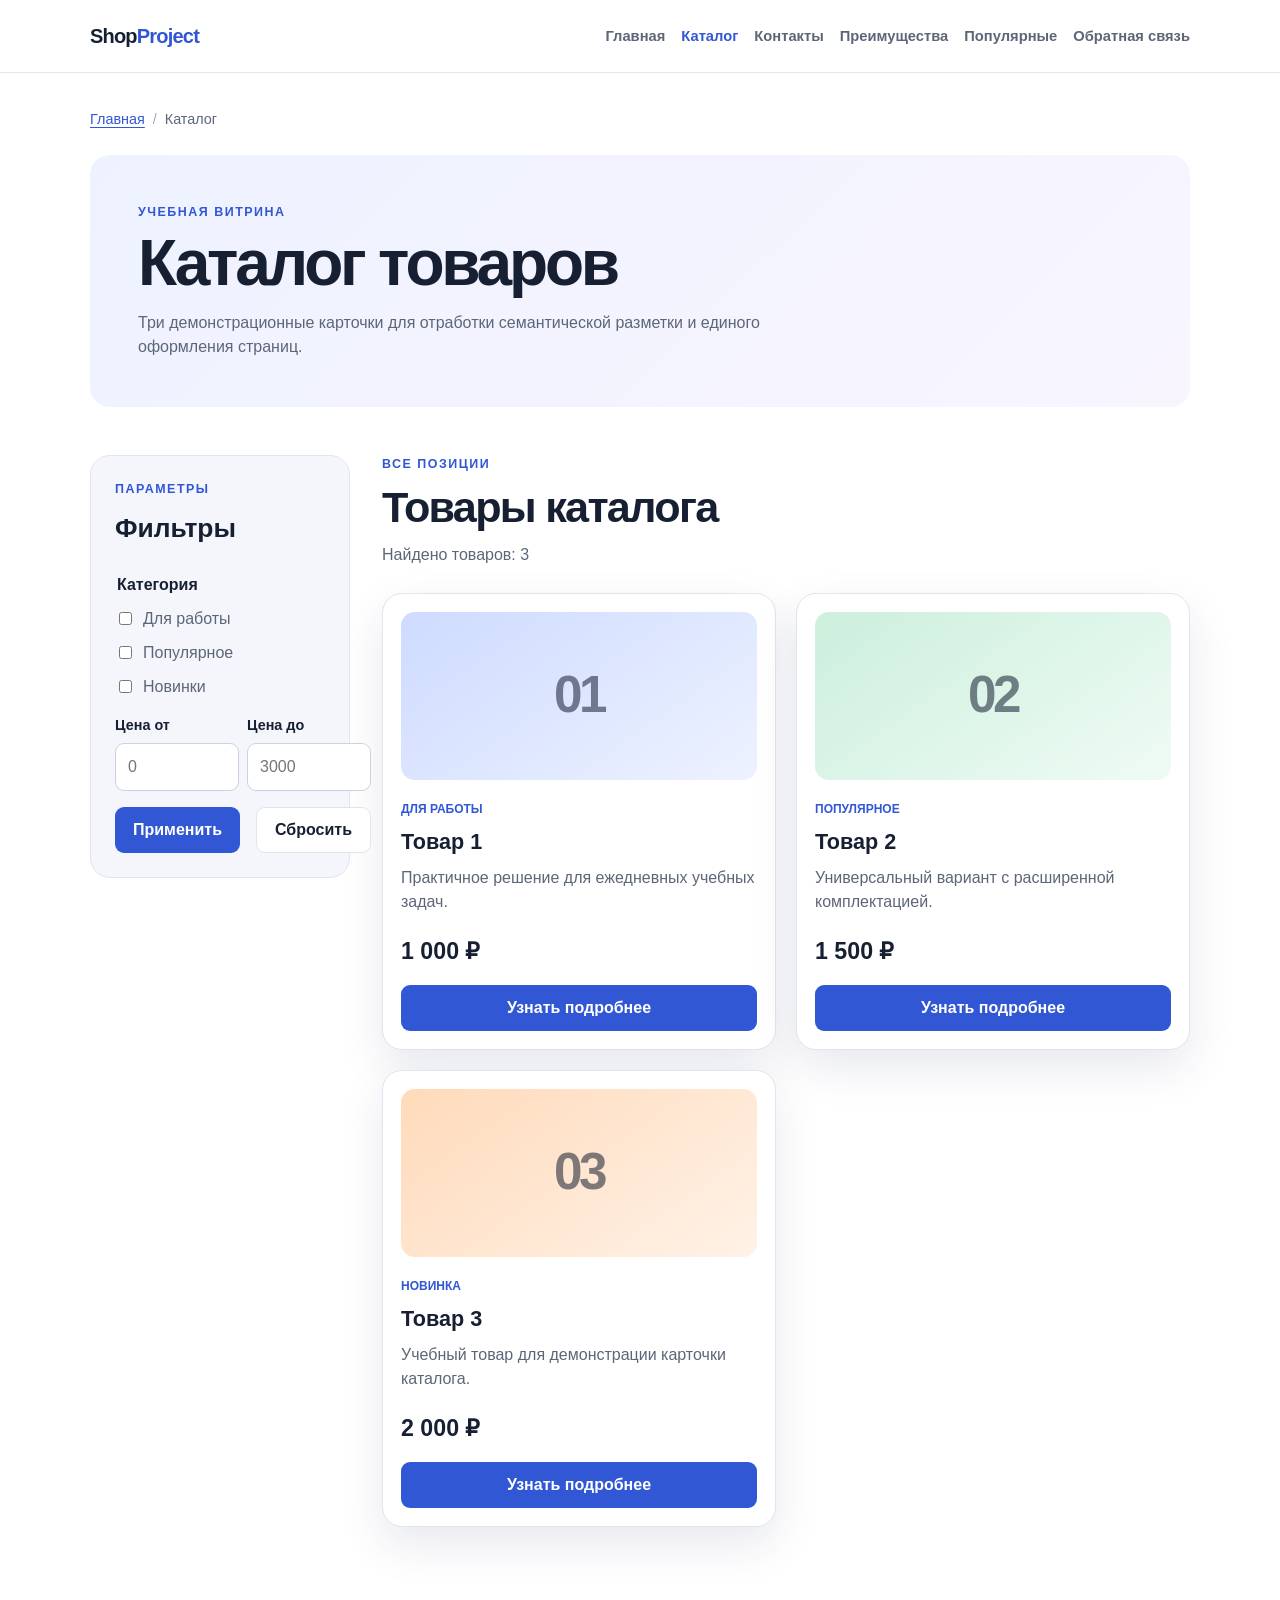
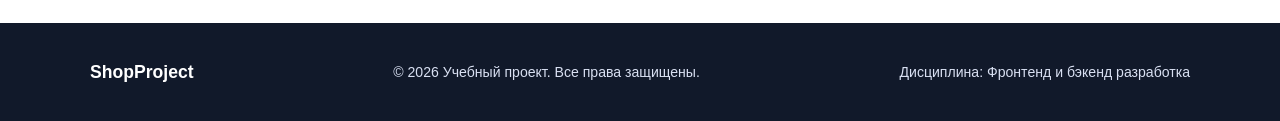
==== commit ff97c8a6: "Merge pull request #7 from kefteme105/practice/07-bem Практическая №7: рефакторинг CSS по БЭМ" ====
--- a/catalog.html
+++ b/catalog.html
@@ -11,7 +11,7 @@
   <title>Каталог товаров — ShopProject</title>
   <link rel="stylesheet" href="css/style.css">
 </head>
-<body id="top">
+<body>
   <header class="site-header">
     <div class="site-header__inner">
       <a class="site-header__logo" href="index.html" aria-label="ShopProject — главная страница">
@@ -19,7 +19,13 @@
       </a>
       <nav class="site-nav" aria-label="Основная навигация">
         <ul class="site-nav__list">
-          <li class="site-nav__item"><a class="site-nav__link" href="index.html">Главная</a></li><li class="site-nav__item"><a class="site-nav__link site-nav__link--active" href="catalog.html" aria-current="page">Каталог</a></li><li class="site-nav__item"><a class="site-nav__link" href="product.html">Товары</a></li><li class="site-nav__item"><a class="site-nav__link" href="order.html">Заявка</a></li><li class="site-nav__item"><a class="site-nav__link" href="contacts.html">Контакты</a></li><li class="site-nav__item"><a class="site-nav__link" href="index.html#popular">Популярные</a></li></ul>
+          <li class="site-nav__item"><a href="index.html" class="site-nav__link">Главная</a></li>
+          <li class="site-nav__item"><a href="catalog.html" aria-current="page" class="site-nav__link site-nav__link--active">Каталог</a></li>
+          <li class="site-nav__item"><a href="contacts.html" class="site-nav__link">Контакты</a></li>
+          <li class="site-nav__item"><a href="index.html#advantages" class="site-nav__link">Преимущества</a></li>
+          <li class="site-nav__item"><a href="index.html#popular" class="site-nav__link">Популярные</a></li>
+          <li class="site-nav__item"><a href="index.html#contacts" class="site-nav__link">Обратная связь</a></li>
+        </ul>
       </nav>
     </div>
   </header>
@@ -43,7 +49,7 @@
         <p class="section__eyebrow">Параметры</p>
         <h2 id="filters-title" class="catalog-filters__title">Фильтры</h2>
         <form class="filter-form" action="catalog.html" method="get">
-          <p class="filter-form__note">Макет фильтров: подбор товаров появится на этапе JavaScript.</p><fieldset class="filter-form__group">
+          <fieldset class="filter-form__group">
             <legend class="filter-form__legend">Категория</legend>
             <label class="filter-form__label"><input type="checkbox" name="category" value="work"> Для работы</label>
             <label class="filter-form__label"><input type="checkbox" name="category" value="popular"> Популярное</label>
@@ -61,7 +67,7 @@
             </div>
           </div>
 
-          <button class="button" type="submit" disabled>Применить</button>
+          <button class="button" type="submit">Применить</button>
           <a class="button button--secondary" href="catalog.html">Сбросить</a>
         </form>
       </aside>
@@ -74,30 +80,30 @@
         </div>
         <div class="products-grid products-grid--catalog">
         <article class="product-card">
-          <span class="product-card__badge">Хит</span><div class="product-card__visual product-card__visual--work" aria-hidden="true">01</div>
+          <div class="product-card__visual product-card__visual--work" aria-hidden="true">01</div>
           <p class="product-card__tag">Для работы</p>
-          <h2 class="product-card__title"><a href="product.html#product-1" class="product-card__link">Товар 1</a></h2>
+          <h2 class="product-card__title">Товар 1</h2>
           <p class="product-card__description">Практичное решение для ежедневных учебных задач.</p>
           <p class="product-card__price">1 000 ₽</p>
-          <a class="button product-card__button" href="product.html#product-1">Узнать подробнее</a>
+          <a class="button product-card__button" href="contacts.html">Узнать подробнее</a>
         </article>
 
         <article class="product-card">
-          <span class="product-card__badge">Хит</span><div class="product-card__visual product-card__visual--popular" aria-hidden="true">02</div>
+          <div class="product-card__visual product-card__visual--popular" aria-hidden="true">02</div>
           <p class="product-card__tag">Популярное</p>
-          <h2 class="product-card__title"><a href="product.html#product-2" class="product-card__link">Товар 2</a></h2>
+          <h2 class="product-card__title">Товар 2</h2>
           <p class="product-card__description">Универсальный вариант с расширенной комплектацией.</p>
           <p class="product-card__price">1 500 ₽</p>
-          <a class="button product-card__button" href="product.html#product-2">Узнать подробнее</a>
+          <a class="button product-card__button" href="contacts.html">Узнать подробнее</a>
         </article>
 
         <article class="product-card">
-          <span class="product-card__badge">Новинка</span><div class="product-card__visual product-card__visual--new" aria-hidden="true">03</div>
+          <div class="product-card__visual product-card__visual--new" aria-hidden="true">03</div>
           <p class="product-card__tag">Новинка</p>
-          <h2 class="product-card__title"><a href="product.html#product-3" class="product-card__link">Товар 3</a></h2>
+          <h2 class="product-card__title">Товар 3</h2>
           <p class="product-card__description">Учебный товар для демонстрации карточки каталога.</p>
           <p class="product-card__price">2 000 ₽</p>
-          <a class="button product-card__button" href="product.html#product-3">Узнать подробнее</a>
+          <a class="button product-card__button" href="contacts.html">Узнать подробнее</a>
         </article>
         </div>
       </section>
@@ -111,5 +117,5 @@
       <p class="site-footer__text">Дисциплина: Фронтенд и бэкенд разработка</p>
     </div>
   </footer>
-<a class="back-to-top" href="#top" aria-label="Вернуться наверх">↑ Наверх</a></body>
+</body>
 </html>
--- a/css/style.css
+++ b/css/style.css
@@ -866,24 +866,3 @@
     transition: none;
   }
 }
-
-/* Практическая №8: карточка товара и отдельная заявка */
-.product-card { position: relative; }
-.product-card__badge { position: absolute; top: 24px; right: 24px; padding: 4px 10px; border-radius: var(--radius-sm); color: white; background: var(--color-primary); }
-.product-card__link { color: inherit; text-decoration: none; }
-.product-card__link:hover { text-decoration: underline; }
-.product-detail { display: grid; grid-template-columns: repeat(2, minmax(0, 1fr)); gap: var(--space-xl); }
-.product-detail__image { display: block; width: 100%; height: auto; border-radius: var(--radius-lg); }
-.product-detail__title { font-size: 2rem; }
-.table-wrapper { min-width: 0; overflow-x: auto; }
-.product-table { width: 100%; border-collapse: collapse; }
-.product-table caption { text-align: left; font-size: 1.3rem; font-weight: 700; margin-bottom: 16px; }
-.product-table th, .product-table td { padding: 12px; border: 1px solid var(--color-border); text-align: left; }
-.product-table th { background: var(--color-soft); }
-.order-page { max-width: 760px; }
-.order-page__success { padding: 16px; background: var(--color-success-soft); }
-.back-to-top { position: fixed; right: 16px; bottom: 16px; z-index: 9; padding: 8px 12px; border-radius: 8px; color: white; background: var(--color-ink); text-decoration: none; }
-.site-footer { padding-bottom: 80px; }
-.filter-form__note { grid-column: 1 / -1; font-size: .85rem; }
-a:focus-visible, .table-wrapper:focus-visible { outline: var(--focus-ring); outline-offset: 4px; }
-@media (max-width: 700px) { .product-detail { grid-template-columns: 1fr; } }
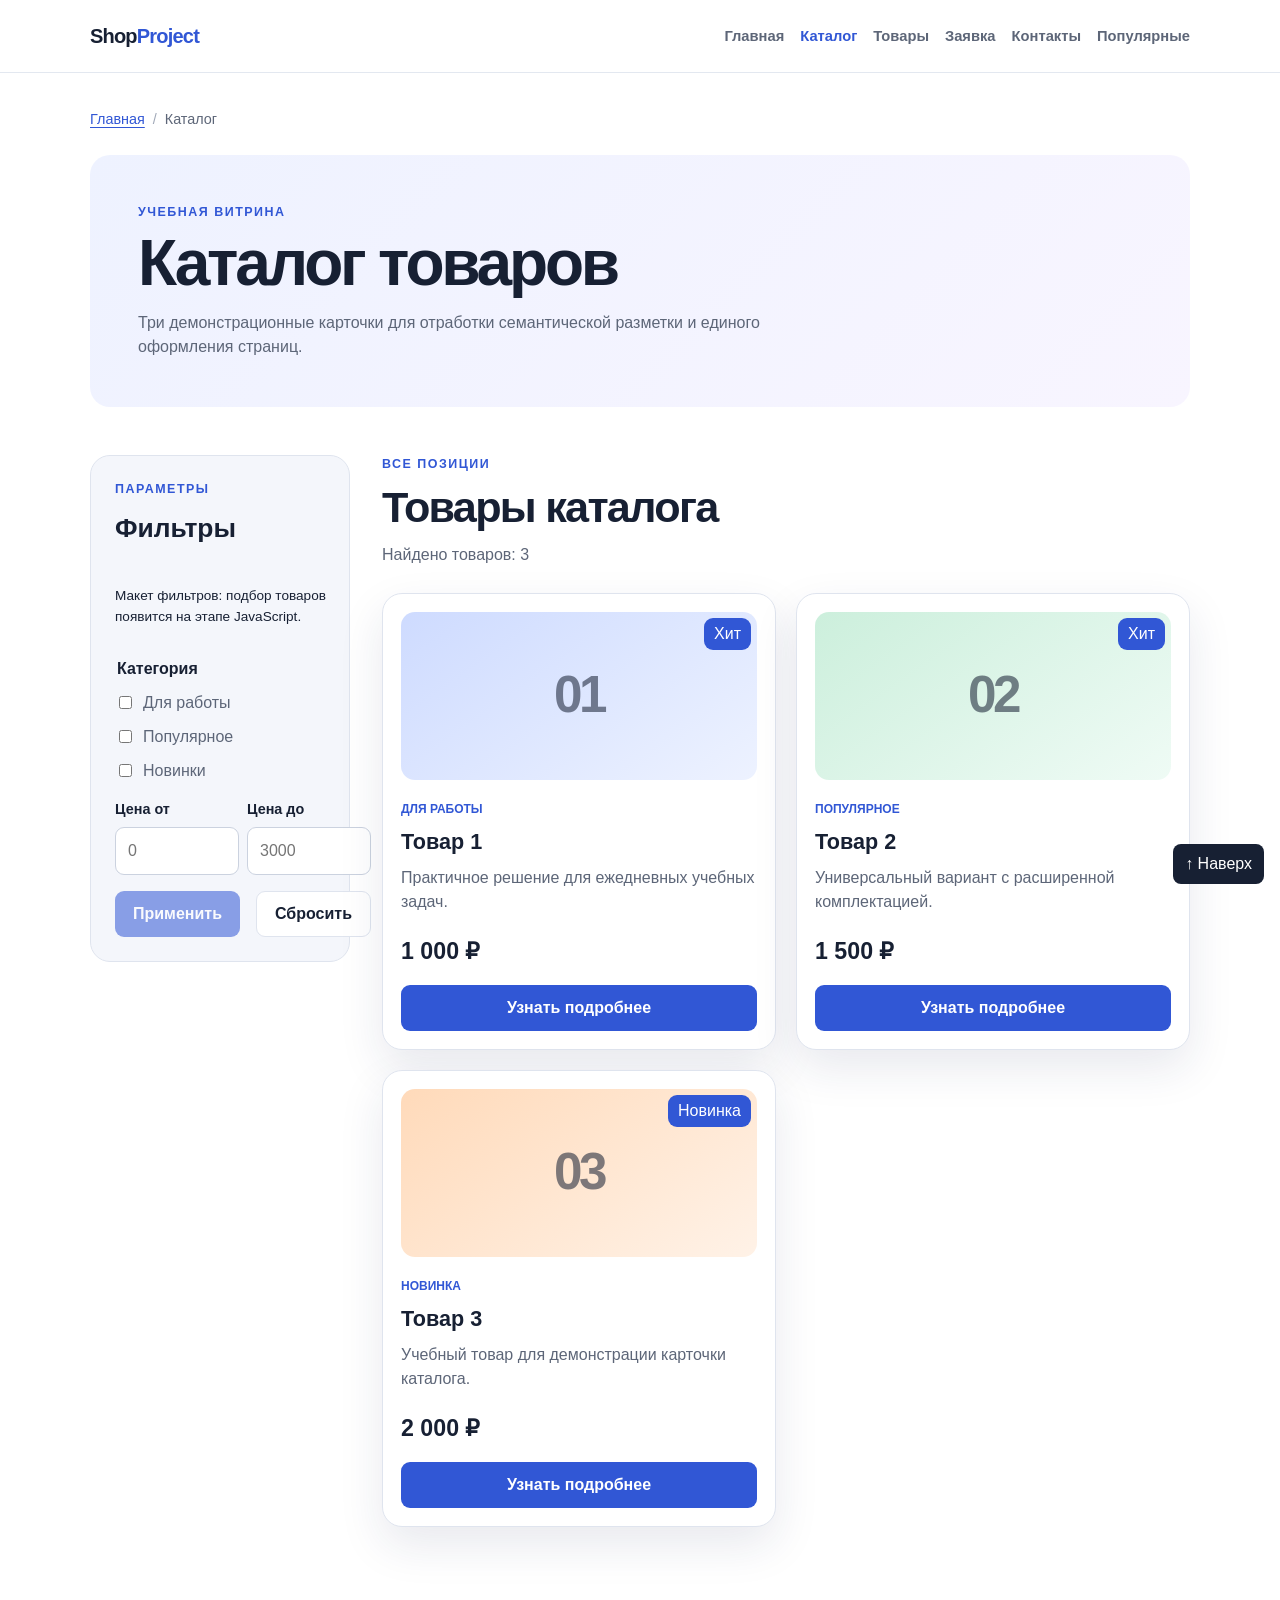
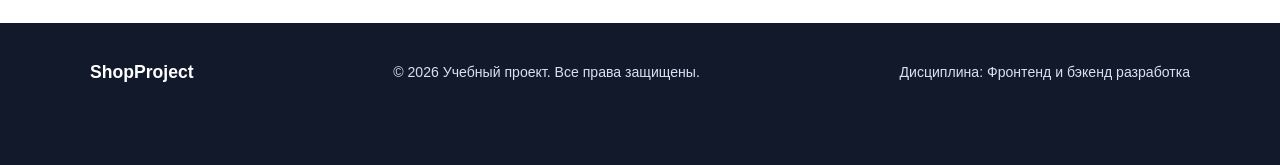
==== commit a700ef23: "Merge pull request #8 from kefteme105/practice/08-finalize Практическая №8: завершение КР №1" ====
--- a/catalog.html
+++ b/catalog.html
@@ -1,121 +1,142 @@
 <!DOCTYPE html>
 <html lang="ru">
-<head>
-  <meta charset="UTF-8">
-  <meta name="viewport" content="width=device-width, initial-scale=1.0">
-  <meta name="description" content="Каталог учебных товаров ShopProject с краткими описаниями и ценами.">
-  <meta property="og:title" content="Каталог — ShopProject">
-  <meta property="og:description" content="Подборка товаров учебного интернет-магазина ShopProject.">
-  <meta property="og:type" content="website">
-  <meta property="og:url" content="https://kefteme105.github.io/kr1-html-css-shop/catalog.html">
-  <title>Каталог товаров — ShopProject</title>
-  <link rel="stylesheet" href="css/style.css">
-</head>
-<body>
-  <header class="site-header">
-    <div class="site-header__inner">
-      <a class="site-header__logo" href="index.html" aria-label="ShopProject — главная страница">
+  <head>
+    <meta charset="UTF-8">
+    <meta name="viewport" content="width=device-width, initial-scale=1.0">
+    <meta name="description" content="Каталог учебных товаров ShopProject с краткими описаниями и ценами.">
+    <meta property="og:title" content="Каталог — ShopProject">
+    <meta property="og:description" content="Подборка товаров учебного интернет-магазина ShopProject.">
+    <meta property="og:type" content="website">
+    <meta property="og:url" content="https://kefteme105.github.io/kr1-html-css-shop/catalog.html">
+    <title>Каталог товаров — ShopProject</title>
+    <link rel="stylesheet" href="css/style.css">
+  </head>
+  <body id="top">
+    <header class="site-header">
+      <div class="site-header__inner">
+        <a class="site-header__logo" href="index.html" aria-label="ShopProject — главная страница">
         Shop<span class="site-header__accent">Project</span>
-      </a>
-      <nav class="site-nav" aria-label="Основная навигация">
-        <ul class="site-nav__list">
-          <li class="site-nav__item"><a href="index.html" class="site-nav__link">Главная</a></li>
-          <li class="site-nav__item"><a href="catalog.html" aria-current="page" class="site-nav__link site-nav__link--active">Каталог</a></li>
-          <li class="site-nav__item"><a href="contacts.html" class="site-nav__link">Контакты</a></li>
-          <li class="site-nav__item"><a href="index.html#advantages" class="site-nav__link">Преимущества</a></li>
-          <li class="site-nav__item"><a href="index.html#popular" class="site-nav__link">Популярные</a></li>
-          <li class="site-nav__item"><a href="index.html#contacts" class="site-nav__link">Обратная связь</a></li>
-        </ul>
+        </a>
+        <nav class="site-nav" aria-label="Основная навигация">
+          <ul class="site-nav__list">
+            <li class="site-nav__item">
+              <a class="site-nav__link" href="index.html">Главная</a>
+            </li>
+            <li class="site-nav__item">
+              <a class="site-nav__link site-nav__link--active" href="catalog.html" aria-current="page">Каталог</a>
+            </li>
+            <li class="site-nav__item">
+              <a class="site-nav__link" href="product.html">Товары</a>
+            </li>
+            <li class="site-nav__item">
+              <a class="site-nav__link" href="order.html">Заявка</a>
+            </li>
+            <li class="site-nav__item">
+              <a class="site-nav__link" href="contacts.html">Контакты</a>
+            </li>
+            <li class="site-nav__item">
+              <a class="site-nav__link" href="index.html#popular">Популярные</a>
+            </li>
+          </ul>
+        </nav>
+      </div>
+    </header>
+    <main>
+      <nav class="breadcrumbs" aria-label="Хлебные крошки">
+        <ol class="breadcrumbs__list">
+          <li class="breadcrumbs__item">
+            <a href="index.html" class="breadcrumbs__link">Главная</a>
+          </li>
+          <li aria-current="page" class="breadcrumbs__item">Каталог</li>
+        </ol>
       </nav>
-    </div>
-  </header>
-
-  <main>
-    <nav class="breadcrumbs" aria-label="Хлебные крошки">
-      <ol class="breadcrumbs__list">
-        <li class="breadcrumbs__item"><a href="index.html" class="breadcrumbs__link">Главная</a></li>
-        <li aria-current="page" class="breadcrumbs__item">Каталог</li>
-      </ol>
-    </nav>
-
-    <section class="inner-hero" aria-labelledby="catalog-title">
-      <p class="section__eyebrow">Учебная витрина</p>
-      <h1 id="catalog-title" class="inner-hero__title">Каталог товаров</h1>
-      <p class="inner-hero__text">Три демонстрационные карточки для отработки семантической разметки и единого оформления страниц.</p>
-    </section>
-
-    <div class="section catalog-layout">
-      <aside class="catalog-filters" aria-labelledby="filters-title">
-        <p class="section__eyebrow">Параметры</p>
-        <h2 id="filters-title" class="catalog-filters__title">Фильтры</h2>
-        <form class="filter-form" action="catalog.html" method="get">
-          <fieldset class="filter-form__group">
-            <legend class="filter-form__legend">Категория</legend>
-            <label class="filter-form__label"><input type="checkbox" name="category" value="work"> Для работы</label>
-            <label class="filter-form__label"><input type="checkbox" name="category" value="popular"> Популярное</label>
-            <label class="filter-form__label"><input type="checkbox" name="category" value="new"> Новинки</label>
-          </fieldset>
-
-          <div class="filter-form__prices">
-            <div class="order-form__field order-form__field--price">
-              <label for="price-from" class="order-form__label">Цена от</label>
-              <input id="price-from" name="price-from" type="number" min="0" step="100" placeholder="0" class="order-form__input">
+      <section class="inner-hero" aria-labelledby="catalog-title">
+        <p class="section__eyebrow">Учебная витрина</p>
+        <h1 id="catalog-title" class="inner-hero__title">Каталог товаров</h1>
+        <p class="inner-hero__text">Три демонстрационные карточки для отработки семантической разметки и единого оформления страниц.</p>
+      </section>
+      <div class="section catalog-layout">
+        <aside class="catalog-filters" aria-labelledby="filters-title">
+          <p class="section__eyebrow">Параметры</p>
+          <h2 id="filters-title" class="catalog-filters__title">Фильтры</h2>
+          <form class="filter-form" action="catalog.html" method="get">
+            <p class="filter-form__note">Макет фильтров: подбор товаров появится на этапе JavaScript.</p>
+            <fieldset class="filter-form__group">
+              <legend class="filter-form__legend">Категория</legend>
+              <label class="filter-form__label">
+                <input type="checkbox" name="category" value="work"> Для работы</label>
+              <label class="filter-form__label">
+                <input type="checkbox" name="category" value="popular"> Популярное</label>
+              <label class="filter-form__label">
+                <input type="checkbox" name="category" value="new"> Новинки</label>
+            </fieldset>
+            <div class="filter-form__prices">
+              <div class="order-form__field order-form__field--price">
+                <label for="price-from" class="order-form__label">Цена от</label>
+                <input id="price-from" name="price-from" type="number" min="0" step="100" placeholder="0" class="order-form__input">
+              </div>
+              <div class="order-form__field order-form__field--price">
+                <label for="price-to" class="order-form__label">Цена до</label>
+                <input id="price-to" name="price-to" type="number" min="0" step="100" placeholder="3000" class="order-form__input">
+              </div>
             </div>
-            <div class="order-form__field order-form__field--price">
-              <label for="price-to" class="order-form__label">Цена до</label>
-              <input id="price-to" name="price-to" type="number" min="0" step="100" placeholder="3000" class="order-form__input">
-            </div>
+            <button class="button" type="submit" disabled>Применить</button>
+            <a class="button button--secondary" href="catalog.html">Сбросить</a>
+          </form>
+        </aside>
+        <section class="catalog-products" aria-labelledby="products-title">
+          <div class="section__heading">
+            <p class="section__eyebrow">Все позиции</p>
+            <h2 id="products-title" class="section__title">Товары каталога</h2>
+            <p class="section__description">Найдено товаров: 3</p>
           </div>
-
-          <button class="button" type="submit">Применить</button>
-          <a class="button button--secondary" href="catalog.html">Сбросить</a>
-        </form>
-      </aside>
-
-      <section class="catalog-products" aria-labelledby="products-title">
-        <div class="section__heading">
-          <p class="section__eyebrow">Все позиции</p>
-          <h2 id="products-title" class="section__title">Товары каталога</h2>
-          <p class="section__description">Найдено товаров: 3</p>
-        </div>
-        <div class="products-grid products-grid--catalog">
-        <article class="product-card">
-          <div class="product-card__visual product-card__visual--work" aria-hidden="true">01</div>
-          <p class="product-card__tag">Для работы</p>
-          <h2 class="product-card__title">Товар 1</h2>
-          <p class="product-card__description">Практичное решение для ежедневных учебных задач.</p>
-          <p class="product-card__price">1 000 ₽</p>
-          <a class="button product-card__button" href="contacts.html">Узнать подробнее</a>
-        </article>
-
-        <article class="product-card">
-          <div class="product-card__visual product-card__visual--popular" aria-hidden="true">02</div>
-          <p class="product-card__tag">Популярное</p>
-          <h2 class="product-card__title">Товар 2</h2>
-          <p class="product-card__description">Универсальный вариант с расширенной комплектацией.</p>
-          <p class="product-card__price">1 500 ₽</p>
-          <a class="button product-card__button" href="contacts.html">Узнать подробнее</a>
-        </article>
-
-        <article class="product-card">
-          <div class="product-card__visual product-card__visual--new" aria-hidden="true">03</div>
-          <p class="product-card__tag">Новинка</p>
-          <h2 class="product-card__title">Товар 3</h2>
-          <p class="product-card__description">Учебный товар для демонстрации карточки каталога.</p>
-          <p class="product-card__price">2 000 ₽</p>
-          <a class="button product-card__button" href="contacts.html">Узнать подробнее</a>
-        </article>
-        </div>
-      </section>
-    </div>
-  </main>
-
-  <footer class="site-footer">
-    <div class="site-footer__inner">
-      <p class="site-footer__text"><strong class="site-footer__brand">ShopProject</strong></p>
-      <p class="site-footer__text">© 2026 Учебный проект. Все права защищены.</p>
-      <p class="site-footer__text">Дисциплина: Фронтенд и бэкенд разработка</p>
-    </div>
-  </footer>
-</body>
+          <div class="products-grid products-grid--catalog">
+            <article class="product-card">
+              <span class="product-card__badge">Хит</span>
+              <div class="product-card__visual product-card__visual--work" aria-hidden="true">01</div>
+              <p class="product-card__tag">Для работы</p>
+              <h2 class="product-card__title">
+                <a href="product.html#product-1" class="product-card__link">Товар 1</a>
+              </h2>
+              <p class="product-card__description">Практичное решение для ежедневных учебных задач.</p>
+              <p class="product-card__price">1 000 ₽</p>
+              <a class="button product-card__button" href="product.html#product-1">Узнать подробнее</a>
+            </article>
+            <article class="product-card">
+              <span class="product-card__badge">Хит</span>
+              <div class="product-card__visual product-card__visual--popular" aria-hidden="true">02</div>
+              <p class="product-card__tag">Популярное</p>
+              <h2 class="product-card__title">
+                <a href="product.html#product-2" class="product-card__link">Товар 2</a>
+              </h2>
+              <p class="product-card__description">Универсальный вариант с расширенной комплектацией.</p>
+              <p class="product-card__price">1 500 ₽</p>
+              <a class="button product-card__button" href="product.html#product-2">Узнать подробнее</a>
+            </article>
+            <article class="product-card">
+              <span class="product-card__badge">Новинка</span>
+              <div class="product-card__visual product-card__visual--new" aria-hidden="true">03</div>
+              <p class="product-card__tag">Новинка</p>
+              <h2 class="product-card__title">
+                <a href="product.html#product-3" class="product-card__link">Товар 3</a>
+              </h2>
+              <p class="product-card__description">Учебный товар для демонстрации карточки каталога.</p>
+              <p class="product-card__price">2 000 ₽</p>
+              <a class="button product-card__button" href="product.html#product-3">Узнать подробнее</a>
+            </article>
+          </div>
+        </section>
+      </div>
+    </main>
+    <footer class="site-footer">
+      <div class="site-footer__inner">
+        <p class="site-footer__text">
+          <strong class="site-footer__brand">ShopProject</strong>
+        </p>
+        <p class="site-footer__text">© 2026 Учебный проект. Все права защищены.</p>
+        <p class="site-footer__text">Дисциплина: Фронтенд и бэкенд разработка</p>
+      </div>
+    </footer>
+    <a class="back-to-top" href="#top" aria-label="Вернуться наверх">↑ Наверх</a>
+  </body>
 </html>
--- a/css/style.css
+++ b/css/style.css
@@ -866,3 +866,24 @@
     transition: none;
   }
 }
+
+/* Практическая №8: карточка товара и отдельная заявка */
+.product-card { position: relative; }
+.product-card__badge { position: absolute; top: 24px; right: 24px; padding: 4px 10px; border-radius: var(--radius-sm); color: white; background: var(--color-primary); }
+.product-card__link { color: inherit; text-decoration: none; }
+.product-card__link:hover { text-decoration: underline; }
+.product-detail { display: grid; grid-template-columns: repeat(2, minmax(0, 1fr)); gap: var(--space-xl); }
+.product-detail__image { display: block; width: 100%; height: auto; border-radius: var(--radius-lg); }
+.product-detail__title { font-size: 2rem; }
+.table-wrapper { min-width: 0; overflow-x: auto; }
+.product-table { width: 100%; border-collapse: collapse; }
+.product-table caption { text-align: left; font-size: 1.3rem; font-weight: 700; margin-bottom: 16px; }
+.product-table th, .product-table td { padding: 12px; border: 1px solid var(--color-border); text-align: left; }
+.product-table th { background: var(--color-soft); }
+.order-page { max-width: 760px; }
+.order-page__success { padding: 16px; background: var(--color-success-soft); }
+.back-to-top { position: fixed; right: 16px; bottom: 16px; z-index: 9; padding: 8px 12px; border-radius: 8px; color: white; background: var(--color-ink); text-decoration: none; }
+.site-footer { padding-bottom: 80px; }
+.filter-form__note { grid-column: 1 / -1; font-size: .85rem; }
+a:focus-visible, .table-wrapper:focus-visible { outline: var(--focus-ring); outline-offset: 4px; }
+@media (max-width: 700px) { .product-detail { grid-template-columns: 1fr; } }
